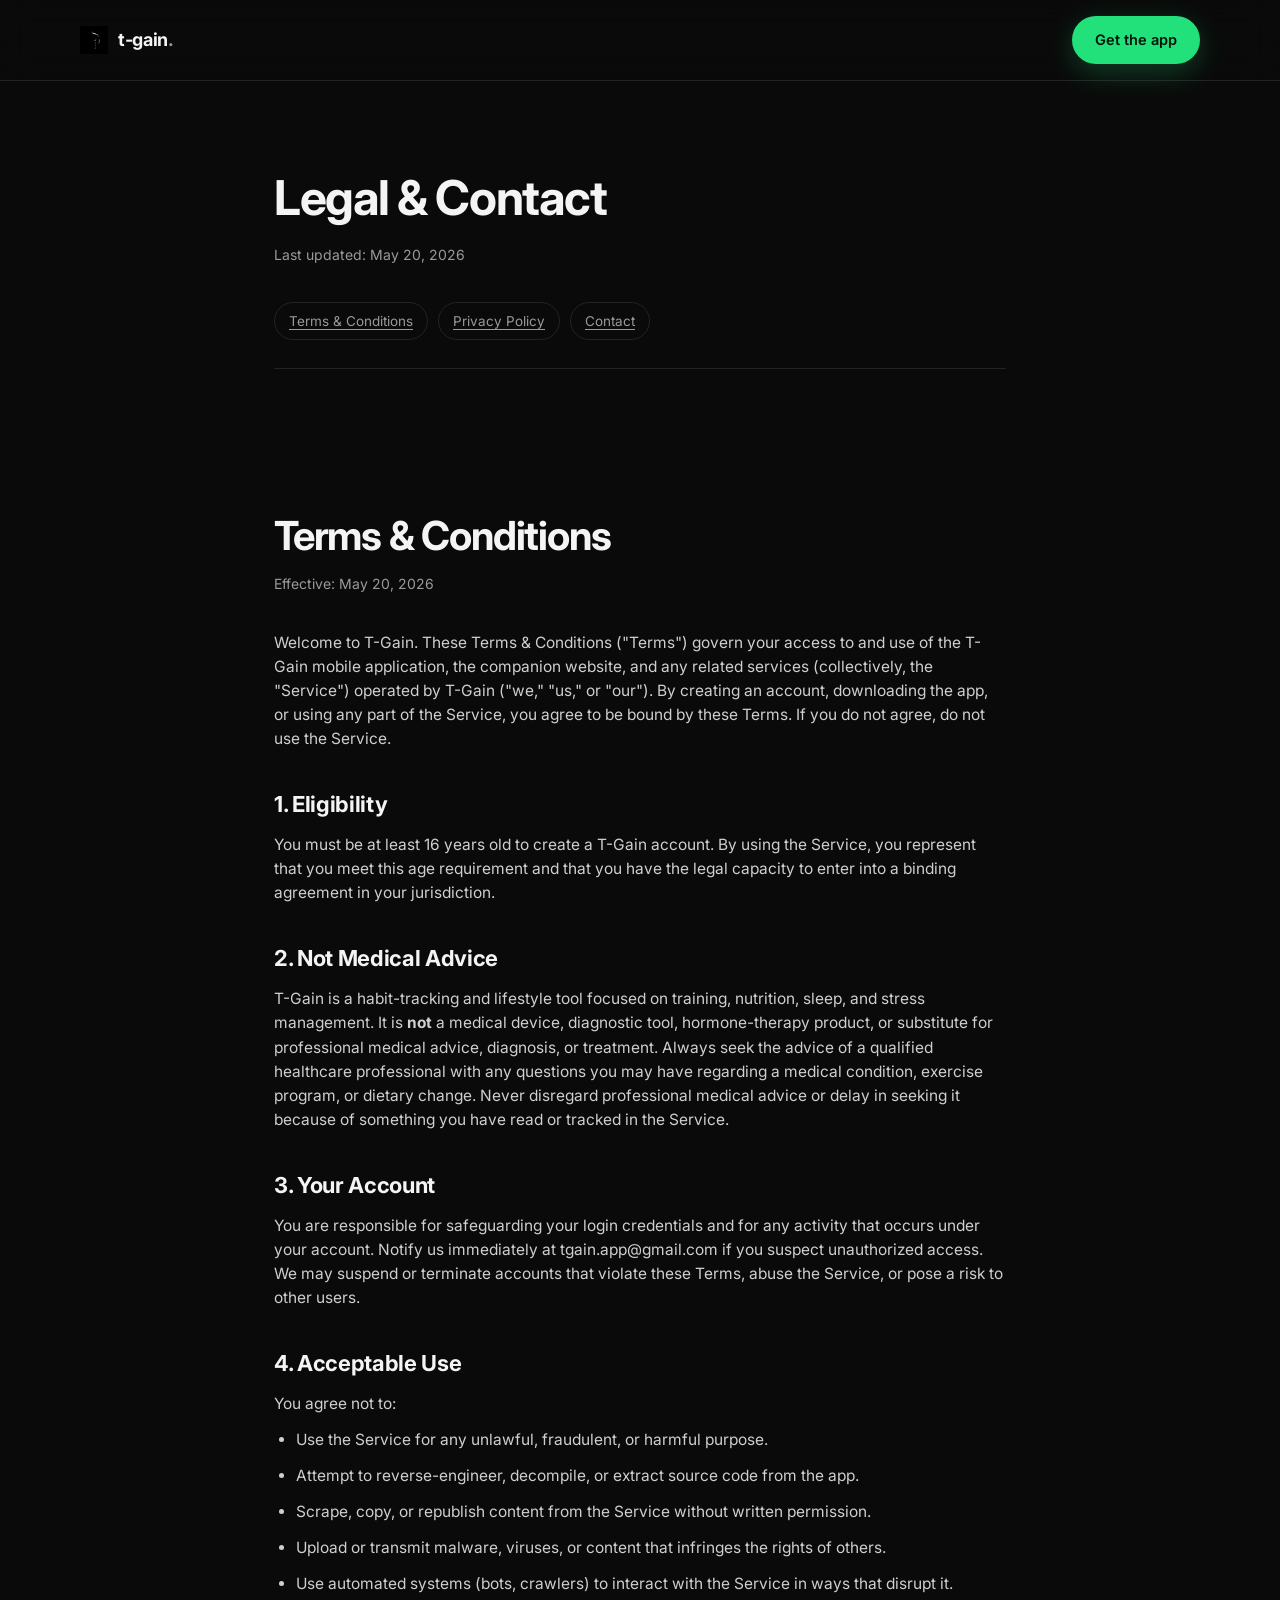
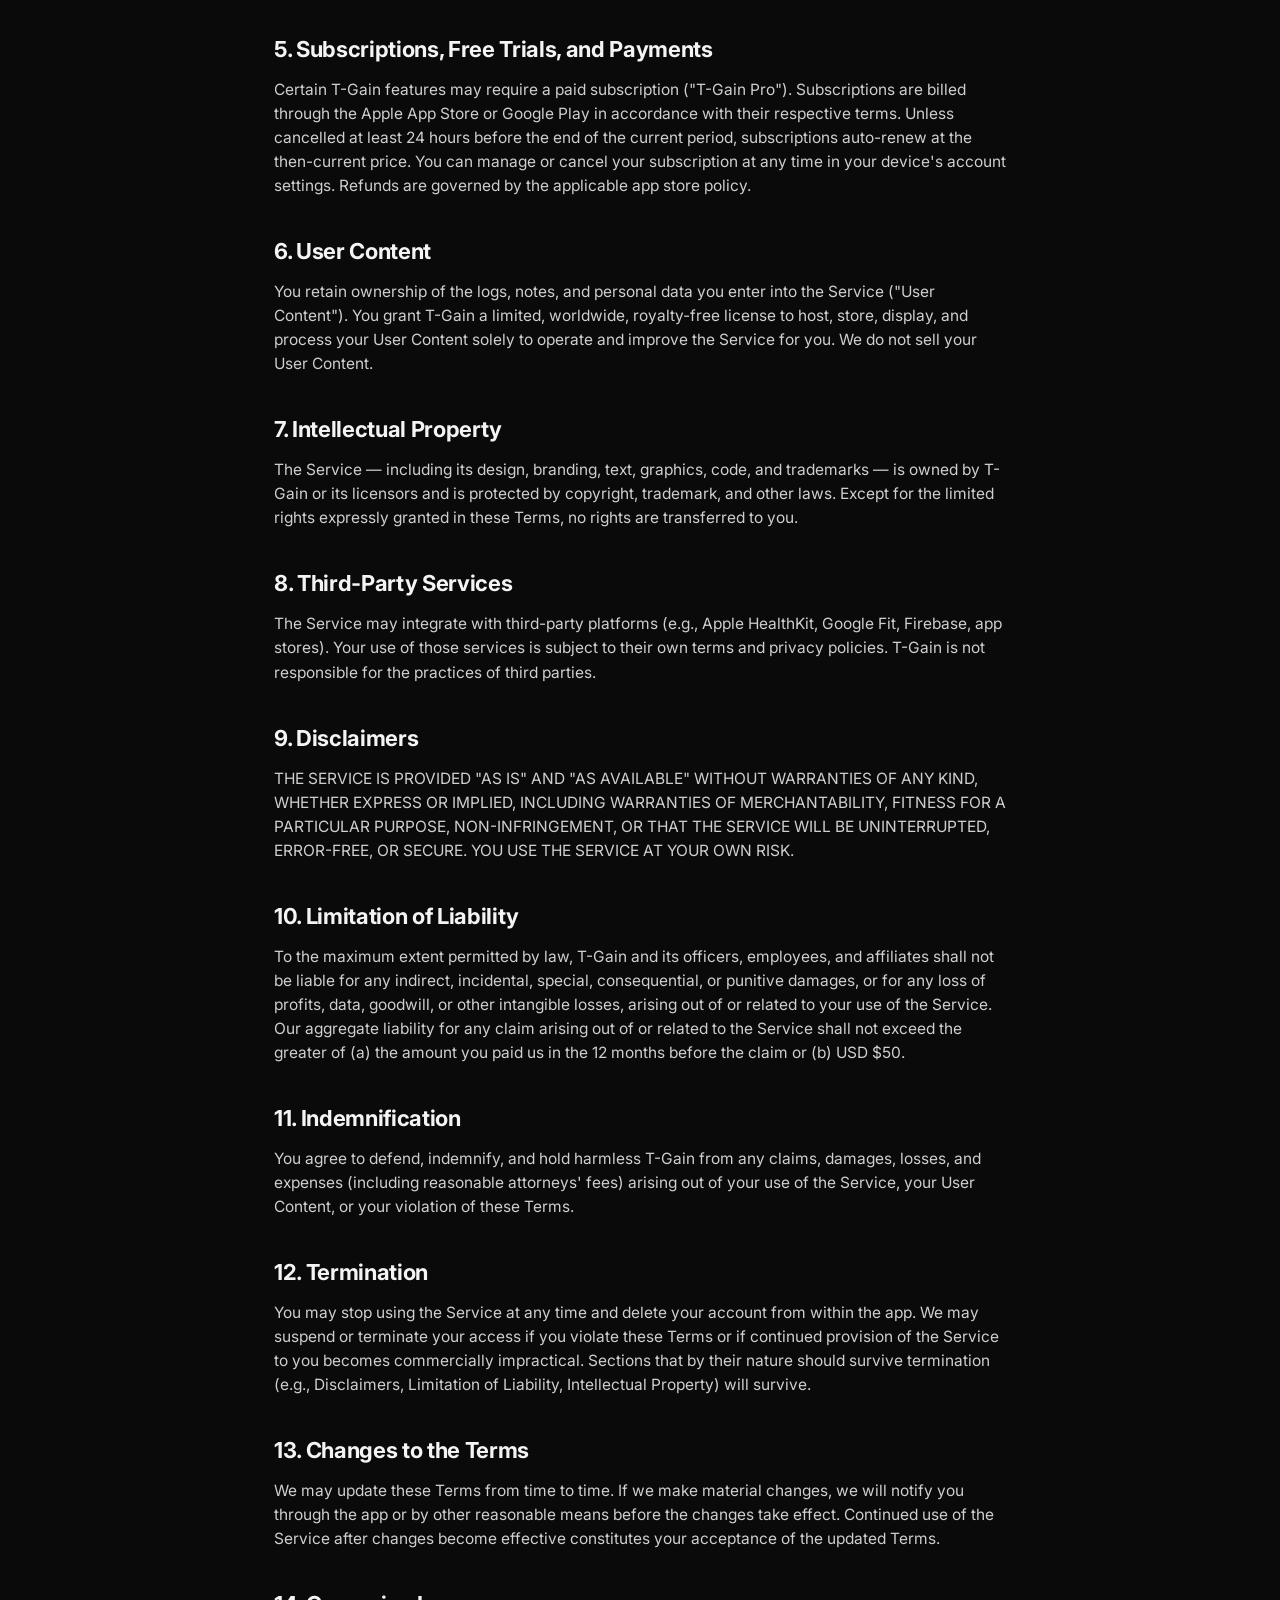
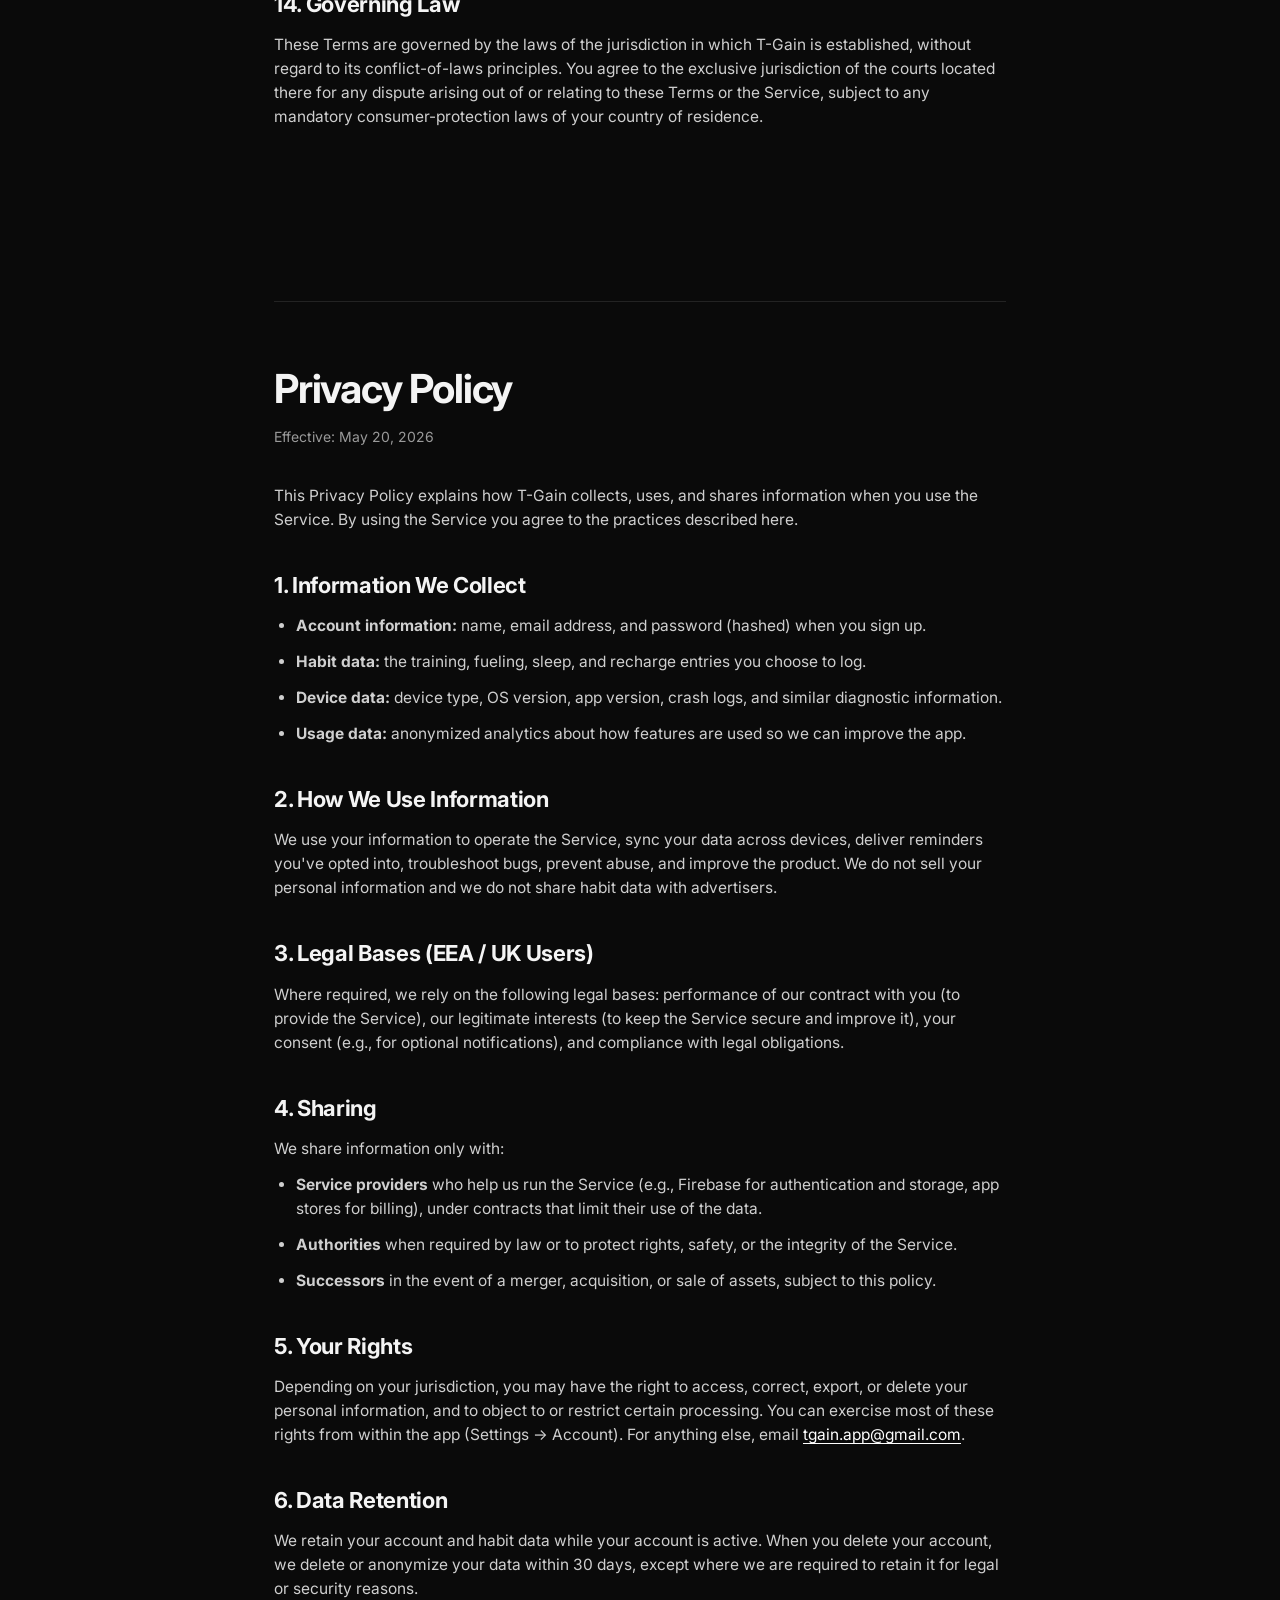
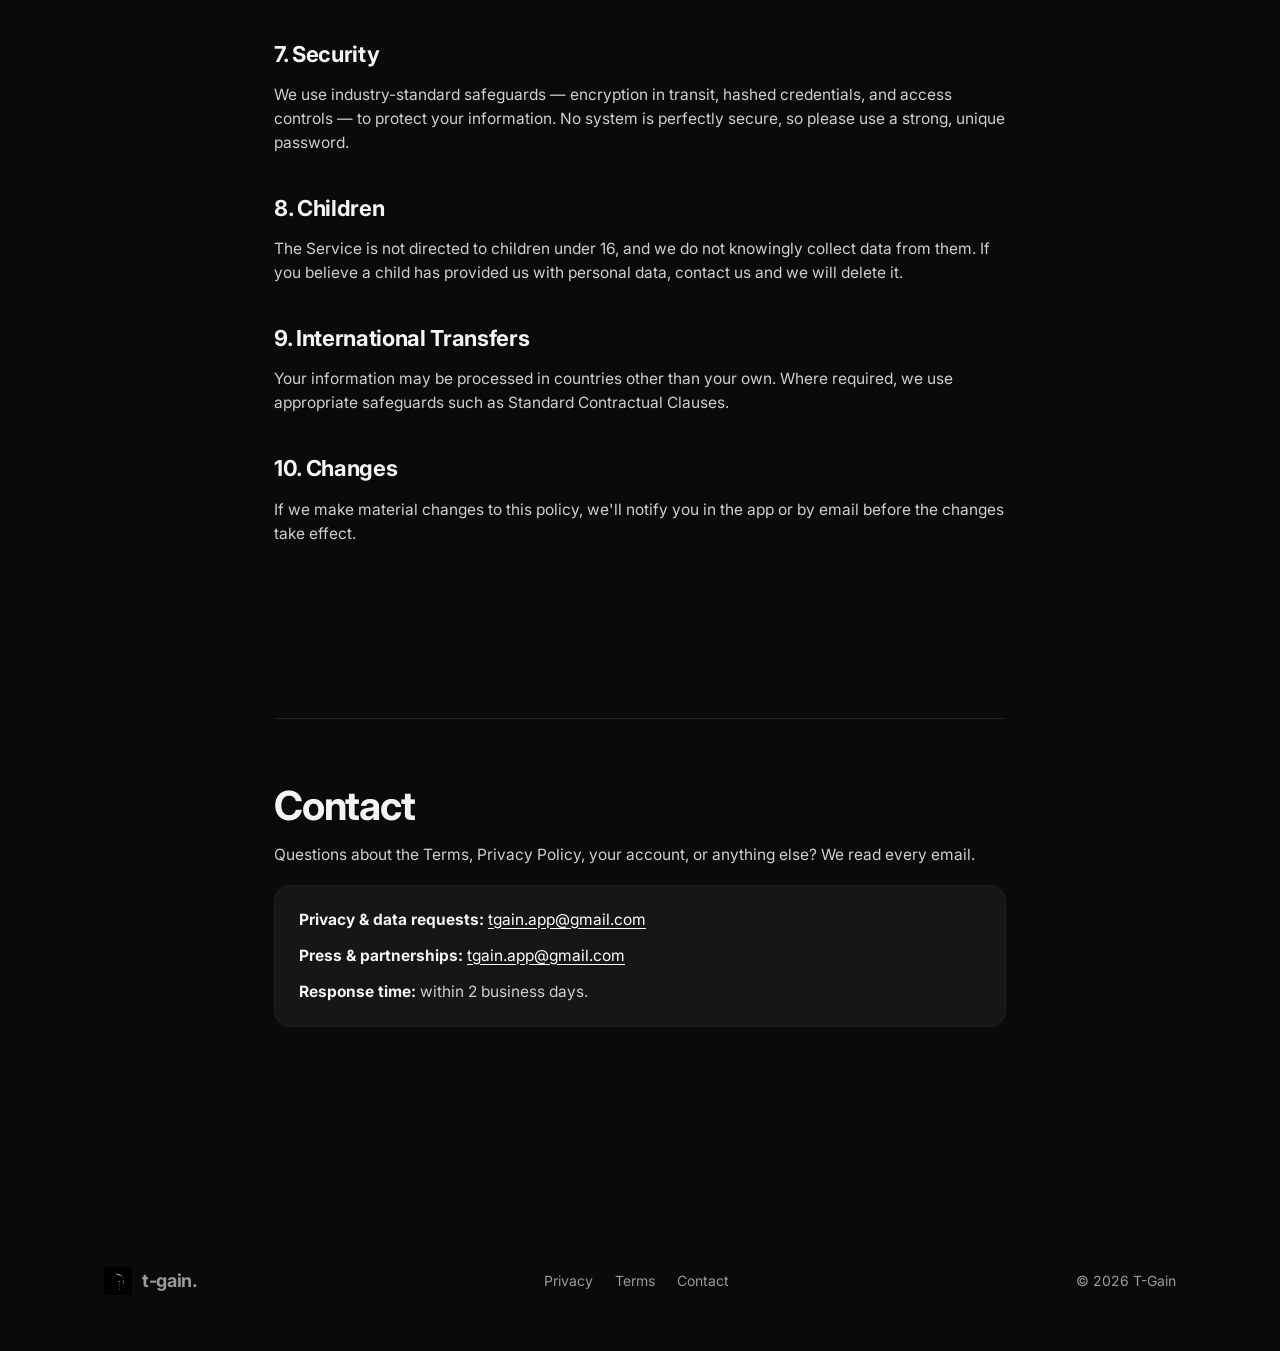
==== legal.html @ c610f200 "Initial commit: landing page, legal page, assets" ====
<!doctype html>
<html lang="en">
<head>
  <meta charset="utf-8" />
  <meta name="viewport" content="width=device-width, initial-scale=1" />
  <title>Legal — Terms, Privacy & Contact — T-Gain</title>
  <meta name="description" content="Terms & Conditions, Privacy Policy, and contact information for T-Gain." />
  <link rel="icon" type="image/png" href="assets/logo.png" />
  <link rel="preconnect" href="https://fonts.googleapis.com" />
  <link rel="preconnect" href="https://fonts.gstatic.com" crossorigin />
  <link href="https://fonts.googleapis.com/css2?family=Inter:wght@400;500;600;700;800&display=swap" rel="stylesheet" />
  <link rel="stylesheet" href="styles.css" />
  <style>
    .toc {
      display: flex;
      gap: 10px;
      flex-wrap: wrap;
      margin-bottom: 40px;
      padding-bottom: 28px;
      border-bottom: 1px solid var(--border);
    }
    .toc a {
      padding: 8px 14px;
      border: 1px solid var(--border);
      border-radius: 999px;
      font-size: 13.5px;
      color: var(--muted);
      transition: border-color .2s, color .2s;
    }
    .toc a:hover { border-color: var(--accent); color: var(--text); }
    .legal section + section {
      margin-top: 64px;
      padding-top: 56px;
      border-top: 1px solid var(--border);
    }
    .legal section > h1 {
      font-size: clamp(28px, 4.5vw, 40px);
      margin-bottom: 6px;
    }
    .contact-card {
      margin-top: 18px;
      padding: 22px 24px;
      border: 1px solid var(--border);
      border-radius: var(--radius);
      background: var(--surface);
    }
    .contact-card strong { color: var(--text); }
  </style>
</head>
<body>

<nav class="nav">
  <div class="container nav-inner">
    <a href="index.html" class="brand">
      <img src="assets/logo.png" alt="T-Gain logo" />
      <span>t-gain<span class="brand-dot">.</span></span>
    </a>
    <a href="index.html#download" class="btn btn-primary">Get the app</a>
  </div>
</nav>

<main class="legal">
  <h1>Legal & Contact</h1>
  <p class="updated">Last updated: May 20, 2026</p>

  <div class="toc">
    <a href="#terms">Terms & Conditions</a>
    <a href="#privacy">Privacy Policy</a>
    <a href="#contact">Contact</a>
  </div>

  <section id="terms">
    <h1>Terms & Conditions</h1>
    <p class="updated">Effective: May 20, 2026</p>

    <p>Welcome to T-Gain. These Terms & Conditions ("Terms") govern your access to and use of the T-Gain mobile application, the companion website, and any related services (collectively, the "Service") operated by T-Gain ("we," "us," or "our"). By creating an account, downloading the app, or using any part of the Service, you agree to be bound by these Terms. If you do not agree, do not use the Service.</p>

    <h2>1. Eligibility</h2>
    <p>You must be at least 16 years old to create a T-Gain account. By using the Service, you represent that you meet this age requirement and that you have the legal capacity to enter into a binding agreement in your jurisdiction.</p>

    <h2>2. Not Medical Advice</h2>
    <p>T-Gain is a habit-tracking and lifestyle tool focused on training, nutrition, sleep, and stress management. It is <strong>not</strong> a medical device, diagnostic tool, hormone-therapy product, or substitute for professional medical advice, diagnosis, or treatment. Always seek the advice of a qualified healthcare professional with any questions you may have regarding a medical condition, exercise program, or dietary change. Never disregard professional medical advice or delay in seeking it because of something you have read or tracked in the Service.</p>

    <h2>3. Your Account</h2>
    <p>You are responsible for safeguarding your login credentials and for any activity that occurs under your account. Notify us immediately at tgain.app@gmail.com if you suspect unauthorized access. We may suspend or terminate accounts that violate these Terms, abuse the Service, or pose a risk to other users.</p>

    <h2>4. Acceptable Use</h2>
    <p>You agree not to:</p>
    <ul>
      <li>Use the Service for any unlawful, fraudulent, or harmful purpose.</li>
      <li>Attempt to reverse-engineer, decompile, or extract source code from the app.</li>
      <li>Scrape, copy, or republish content from the Service without written permission.</li>
      <li>Upload or transmit malware, viruses, or content that infringes the rights of others.</li>
      <li>Use automated systems (bots, crawlers) to interact with the Service in ways that disrupt it.</li>
    </ul>

    <h2>5. Subscriptions, Free Trials, and Payments</h2>
    <p>Certain T-Gain features may require a paid subscription ("T-Gain Pro"). Subscriptions are billed through the Apple App Store or Google Play in accordance with their respective terms. Unless cancelled at least 24 hours before the end of the current period, subscriptions auto-renew at the then-current price. You can manage or cancel your subscription at any time in your device's account settings. Refunds are governed by the applicable app store policy.</p>

    <h2>6. User Content</h2>
    <p>You retain ownership of the logs, notes, and personal data you enter into the Service ("User Content"). You grant T-Gain a limited, worldwide, royalty-free license to host, store, display, and process your User Content solely to operate and improve the Service for you. We do not sell your User Content.</p>

    <h2>7. Intellectual Property</h2>
    <p>The Service — including its design, branding, text, graphics, code, and trademarks — is owned by T-Gain or its licensors and is protected by copyright, trademark, and other laws. Except for the limited rights expressly granted in these Terms, no rights are transferred to you.</p>

    <h2>8. Third-Party Services</h2>
    <p>The Service may integrate with third-party platforms (e.g., Apple HealthKit, Google Fit, Firebase, app stores). Your use of those services is subject to their own terms and privacy policies. T-Gain is not responsible for the practices of third parties.</p>

    <h2>9. Disclaimers</h2>
    <p>THE SERVICE IS PROVIDED "AS IS" AND "AS AVAILABLE" WITHOUT WARRANTIES OF ANY KIND, WHETHER EXPRESS OR IMPLIED, INCLUDING WARRANTIES OF MERCHANTABILITY, FITNESS FOR A PARTICULAR PURPOSE, NON-INFRINGEMENT, OR THAT THE SERVICE WILL BE UNINTERRUPTED, ERROR-FREE, OR SECURE. YOU USE THE SERVICE AT YOUR OWN RISK.</p>

    <h2>10. Limitation of Liability</h2>
    <p>To the maximum extent permitted by law, T-Gain and its officers, employees, and affiliates shall not be liable for any indirect, incidental, special, consequential, or punitive damages, or for any loss of profits, data, goodwill, or other intangible losses, arising out of or related to your use of the Service. Our aggregate liability for any claim arising out of or related to the Service shall not exceed the greater of (a) the amount you paid us in the 12 months before the claim or (b) USD $50.</p>

    <h2>11. Indemnification</h2>
    <p>You agree to defend, indemnify, and hold harmless T-Gain from any claims, damages, losses, and expenses (including reasonable attorneys' fees) arising out of your use of the Service, your User Content, or your violation of these Terms.</p>

    <h2>12. Termination</h2>
    <p>You may stop using the Service at any time and delete your account from within the app. We may suspend or terminate your access if you violate these Terms or if continued provision of the Service to you becomes commercially impractical. Sections that by their nature should survive termination (e.g., Disclaimers, Limitation of Liability, Intellectual Property) will survive.</p>

    <h2>13. Changes to the Terms</h2>
    <p>We may update these Terms from time to time. If we make material changes, we will notify you through the app or by other reasonable means before the changes take effect. Continued use of the Service after changes become effective constitutes your acceptance of the updated Terms.</p>

    <h2>14. Governing Law</h2>
    <p>These Terms are governed by the laws of the jurisdiction in which T-Gain is established, without regard to its conflict-of-laws principles. You agree to the exclusive jurisdiction of the courts located there for any dispute arising out of or relating to these Terms or the Service, subject to any mandatory consumer-protection laws of your country of residence.</p>
  </section>

  <section id="privacy">
    <h1>Privacy Policy</h1>
    <p class="updated">Effective: May 20, 2026</p>

    <p>This Privacy Policy explains how T-Gain collects, uses, and shares information when you use the Service. By using the Service you agree to the practices described here.</p>

    <h2>1. Information We Collect</h2>
    <ul>
      <li><strong>Account information:</strong> name, email address, and password (hashed) when you sign up.</li>
      <li><strong>Habit data:</strong> the training, fueling, sleep, and recharge entries you choose to log.</li>
      <li><strong>Device data:</strong> device type, OS version, app version, crash logs, and similar diagnostic information.</li>
      <li><strong>Usage data:</strong> anonymized analytics about how features are used so we can improve the app.</li>
    </ul>

    <h2>2. How We Use Information</h2>
    <p>We use your information to operate the Service, sync your data across devices, deliver reminders you've opted into, troubleshoot bugs, prevent abuse, and improve the product. We do not sell your personal information and we do not share habit data with advertisers.</p>

    <h2>3. Legal Bases (EEA / UK Users)</h2>
    <p>Where required, we rely on the following legal bases: performance of our contract with you (to provide the Service), our legitimate interests (to keep the Service secure and improve it), your consent (e.g., for optional notifications), and compliance with legal obligations.</p>

    <h2>4. Sharing</h2>
    <p>We share information only with:</p>
    <ul>
      <li><strong>Service providers</strong> who help us run the Service (e.g., Firebase for authentication and storage, app stores for billing), under contracts that limit their use of the data.</li>
      <li><strong>Authorities</strong> when required by law or to protect rights, safety, or the integrity of the Service.</li>
      <li><strong>Successors</strong> in the event of a merger, acquisition, or sale of assets, subject to this policy.</li>
    </ul>

    <h2>5. Your Rights</h2>
    <p>Depending on your jurisdiction, you may have the right to access, correct, export, or delete your personal information, and to object to or restrict certain processing. You can exercise most of these rights from within the app (Settings → Account). For anything else, email <a href="mailto:tgain.app@gmail.com">tgain.app@gmail.com</a>.</p>

    <h2>6. Data Retention</h2>
    <p>We retain your account and habit data while your account is active. When you delete your account, we delete or anonymize your data within 30 days, except where we are required to retain it for legal or security reasons.</p>

    <h2>7. Security</h2>
    <p>We use industry-standard safeguards — encryption in transit, hashed credentials, and access controls — to protect your information. No system is perfectly secure, so please use a strong, unique password.</p>

    <h2>8. Children</h2>
    <p>The Service is not directed to children under 16, and we do not knowingly collect data from them. If you believe a child has provided us with personal data, contact us and we will delete it.</p>

    <h2>9. International Transfers</h2>
    <p>Your information may be processed in countries other than your own. Where required, we use appropriate safeguards such as Standard Contractual Clauses.</p>

    <h2>10. Changes</h2>
    <p>If we make material changes to this policy, we'll notify you in the app or by email before the changes take effect.</p>
  </section>

  <section id="contact">
    <h1>Contact</h1>
    <p>Questions about the Terms, Privacy Policy, your account, or anything else? We read every email.</p>

    <div class="contact-card">
      <p><strong>Privacy & data requests:</strong> <a href="mailto:tgain.app@gmail.com">tgain.app@gmail.com</a></p>
      <p><strong>Press & partnerships:</strong> <a href="mailto:tgain.app@gmail.com">tgain.app@gmail.com</a></p>
      <p style="margin-bottom:0;"><strong>Response time:</strong> within 2 business days.</p>
    </div>
  </section>
</main>

<footer>
  <div class="container foot-inner">
    <div class="brand">
      <img src="assets/logo.png" alt="" />
      <span>t-gain<span class="brand-dot">.</span></span>
    </div>
    <div class="foot-links">
      <a href="legal.html#privacy">Privacy</a>
      <a href="legal.html#terms">Terms</a>
      <a href="legal.html#contact">Contact</a>
    </div>
    <div>© 2026 T-Gain</div>
  </div>
</footer>

</body>
</html>
---- styles.css ----
:root {
  --bg: #0a0a0a;
  --bg-2: #111111;
  --surface: #161616;
  --border: #232323;
  --text: #f4f4f4;
  --muted: #9a9a9a;
  --accent: #22e07a;
  --accent-2: #22e07a;
  --accent-soft: rgba(34, 224, 122, 0.12);
  --radius: 16px;
}

* { box-sizing: border-box; margin: 0; padding: 0; }

html { scroll-behavior: smooth; }

body {
  font-family: "Inter", -apple-system, BlinkMacSystemFont, "Segoe UI", Helvetica, Arial, sans-serif;
  background: var(--bg);
  color: var(--text);
  line-height: 1.55;
  -webkit-font-smoothing: antialiased;
}

a { color: inherit; text-decoration: none; }

.container {
  max-width: 1120px;
  margin: 0 auto;
  padding: 0 24px;
}

/* Navigation */
.nav {
  position: sticky;
  top: 0;
  z-index: 50;
  backdrop-filter: blur(14px);
  background: rgba(10, 10, 10, 0.7);
  border-bottom: 1px solid var(--border);
}
.nav-inner {
  display: flex;
  align-items: center;
  justify-content: space-between;
  padding: 16px 0;
}
.brand {
  display: flex;
  align-items: center;
  gap: 10px;
  font-weight: 700;
  letter-spacing: -0.02em;
  font-size: 18px;
}
.brand img { width: 28px; height: 28px; object-fit: contain; }
.brand-dot { color: var(--muted); }

.btn {
  display: inline-flex;
  align-items: center;
  justify-content: center;
  gap: 8px;
  padding: 12px 22px;
  border-radius: 999px;
  font-weight: 600;
  font-size: 14.5px;
  border: 1px solid transparent;
  transition: transform .15s ease, background .2s ease, border-color .2s ease;
  cursor: pointer;
}
.btn-primary {
  background: var(--accent-2);
  color: #04140a;
  box-shadow: 0 8px 30px rgba(34, 224, 122, 0.25);
}
.btn-primary:hover { transform: translateY(-1px); }
.btn-ghost {
  background: transparent;
  color: var(--text);
  border-color: var(--border);
}
.btn-ghost:hover { border-color: var(--accent); }

/* Hero */
.hero {
  padding: 96px 0 64px;
  text-align: center;
  position: relative;
  overflow: hidden;
}
.hero::before {
  content: "";
  position: absolute;
  inset: -20% 20% auto 20%;
  height: 520px;
  background: radial-gradient(ellipse at center, rgba(34, 224, 122, 0.18), transparent 65%);
  pointer-events: none;
}

.hero-mockup {
  margin: 64px auto 0;
  max-width: 980px;
  position: relative;
}
.hero-mockup img {
  width: 100%;
  height: auto;
  display: block;
  filter: drop-shadow(0 30px 60px rgba(0,0,0,0.6));
}
.eyebrow {
  display: inline-block;
  font-size: 12.5px;
  letter-spacing: 0.18em;
  text-transform: uppercase;
  color: var(--muted);
  padding: 6px 12px;
  border: 1px solid var(--border);
  border-radius: 999px;
  margin-bottom: 28px;
}
.hero h1 {
  font-size: clamp(40px, 7vw, 76px);
  line-height: 1.02;
  letter-spacing: -0.035em;
  font-weight: 800;
  margin-bottom: 22px;
}
.hero h1 em { font-style: normal; color: var(--muted); }
.hero p.lead {
  color: var(--muted);
  font-size: 18px;
  max-width: 620px;
  margin: 0 auto 36px;
}
.hero-cta { display: flex; gap: 12px; justify-content: center; flex-wrap: wrap; }

.metrics {
  display: grid;
  grid-template-columns: repeat(3, 1fr);
  gap: 16px;
  max-width: 760px;
  margin: 72px auto 0;
}
.metric {
  border: 1px solid var(--border);
  border-radius: var(--radius);
  padding: 22px 18px;
  background: var(--surface);
}
.metric .num {
  font-size: 28px;
  font-weight: 700;
  letter-spacing: -0.02em;
}
.metric .lbl {
  color: var(--muted);
  font-size: 13.5px;
  margin-top: 4px;
}

/* Section */
section { padding: 96px 0; }
.section-head { text-align: center; max-width: 720px; margin: 0 auto 56px; }
.section-head h2 {
  font-size: clamp(30px, 4.5vw, 48px);
  letter-spacing: -0.03em;
  font-weight: 800;
  line-height: 1.08;
  margin-bottom: 16px;
}
.section-head p { color: var(--muted); font-size: 17px; }

/* Pillars */
.pillars {
  display: grid;
  grid-template-columns: repeat(4, 1fr);
  gap: 16px;
}
.pillar {
  border: 1px solid var(--border);
  border-radius: var(--radius);
  padding: 28px 22px;
  background: var(--surface);
  transition: border-color .2s ease, transform .2s ease;
}
.pillar:hover { border-color: var(--accent); transform: translateY(-2px); }
.pillar img {
  width: 56px;
  height: 56px;
  object-fit: contain;
  margin-bottom: 18px;
  filter: grayscale(1) brightness(1.4);
}
.pillar h3 {
  font-size: 19px;
  letter-spacing: -0.01em;
  margin-bottom: 8px;
}
.pillar p { color: var(--muted); font-size: 14.5px; }

/* Features */
.features {
  display: grid;
  grid-template-columns: repeat(3, 1fr);
  gap: 20px;
}
.feature {
  border: 1px solid var(--border);
  border-radius: var(--radius);
  padding: 32px 26px;
  background: linear-gradient(180deg, var(--surface) 0%, var(--bg-2) 100%);
}
.feature .tag {
  font-size: 12px;
  letter-spacing: 0.16em;
  text-transform: uppercase;
  color: var(--muted);
  margin-bottom: 16px;
}
.feature h3 { font-size: 22px; margin-bottom: 10px; letter-spacing: -0.015em; }
.feature p { color: var(--muted); font-size: 15px; }

/* Testimonials */
.quotes {
  display: grid;
  grid-template-columns: repeat(3, 1fr);
  gap: 18px;
}
.quote {
  border: 1px solid var(--border);
  border-radius: var(--radius);
  padding: 24px;
  background: var(--surface);
}
.quote .stars { color: var(--accent); letter-spacing: 2px; font-size: 14px; margin-bottom: 12px; }
.quote p { font-size: 15px; margin-bottom: 14px; }
.quote .who { color: var(--muted); font-size: 13px; }

/* FAQ */
.faq { max-width: 760px; margin: 0 auto; }
.faq details {
  border-bottom: 1px solid var(--border);
  padding: 22px 4px;
  cursor: pointer;
}
.faq summary {
  list-style: none;
  display: flex;
  justify-content: space-between;
  align-items: center;
  font-weight: 600;
  font-size: 17px;
  letter-spacing: -0.01em;
}
.faq summary::-webkit-details-marker { display: none; }
.faq summary::after { content: "+"; color: var(--muted); font-size: 22px; }
.faq details[open] summary::after { content: "−"; }
.faq details p { color: var(--muted); padding-top: 12px; font-size: 15px; }

/* Final CTA */
.final {
  text-align: center;
  background: radial-gradient(ellipse at top, rgba(255,255,255,0.06), transparent 60%), var(--bg);
  border-top: 1px solid var(--border);
  border-bottom: 1px solid var(--border);
}
.final h2 { font-size: clamp(32px, 5vw, 56px); letter-spacing: -0.03em; line-height: 1.05; margin-bottom: 16px; }
.final p { color: var(--muted); margin-bottom: 32px; }
.stores { display: flex; gap: 12px; justify-content: center; flex-wrap: wrap; }
.store {
  display: inline-flex;
  align-items: center;
  gap: 10px;
  padding: 14px 22px;
  border: 1px solid var(--border);
  border-radius: 14px;
  background: var(--surface);
  font-weight: 600;
  font-size: 14px;
}
.store small { display: block; color: var(--muted); font-size: 11px; font-weight: 500; letter-spacing: 0.06em; text-transform: uppercase; }
.store:hover { border-color: var(--accent); }

/* Footer */
footer {
  padding: 48px 0 56px;
  color: var(--muted);
  font-size: 14px;
}
.foot-inner {
  display: flex;
  justify-content: space-between;
  align-items: center;
  flex-wrap: wrap;
  gap: 18px;
}
.foot-links { display: flex; gap: 22px; flex-wrap: wrap; }
.foot-links a:hover { color: var(--text); }

/* Legal pages */
.legal {
  max-width: 780px;
  margin: 0 auto;
  padding: 80px 24px 96px;
}
.legal h1 {
  font-size: clamp(32px, 5vw, 48px);
  letter-spacing: -0.03em;
  margin-bottom: 8px;
}
.legal .updated { color: var(--muted); margin-bottom: 36px; font-size: 14px; }
.legal h2 {
  font-size: 22px;
  margin-top: 36px;
  margin-bottom: 12px;
  letter-spacing: -0.015em;
}
.legal p, .legal li {
  color: #cfcfcf;
  font-size: 15.5px;
  margin-bottom: 12px;
}
.legal ul { padding-left: 22px; }
.legal a { color: #fff; text-decoration: underline; text-underline-offset: 3px; }

/* Responsive */
@media (max-width: 900px) {
  .pillars { grid-template-columns: repeat(2, 1fr); }
  .features { grid-template-columns: 1fr; }
  .quotes { grid-template-columns: 1fr; }
  .metrics { grid-template-columns: 1fr; }
  section { padding: 72px 0; }
  .hero { padding: 64px 0 40px; }
}
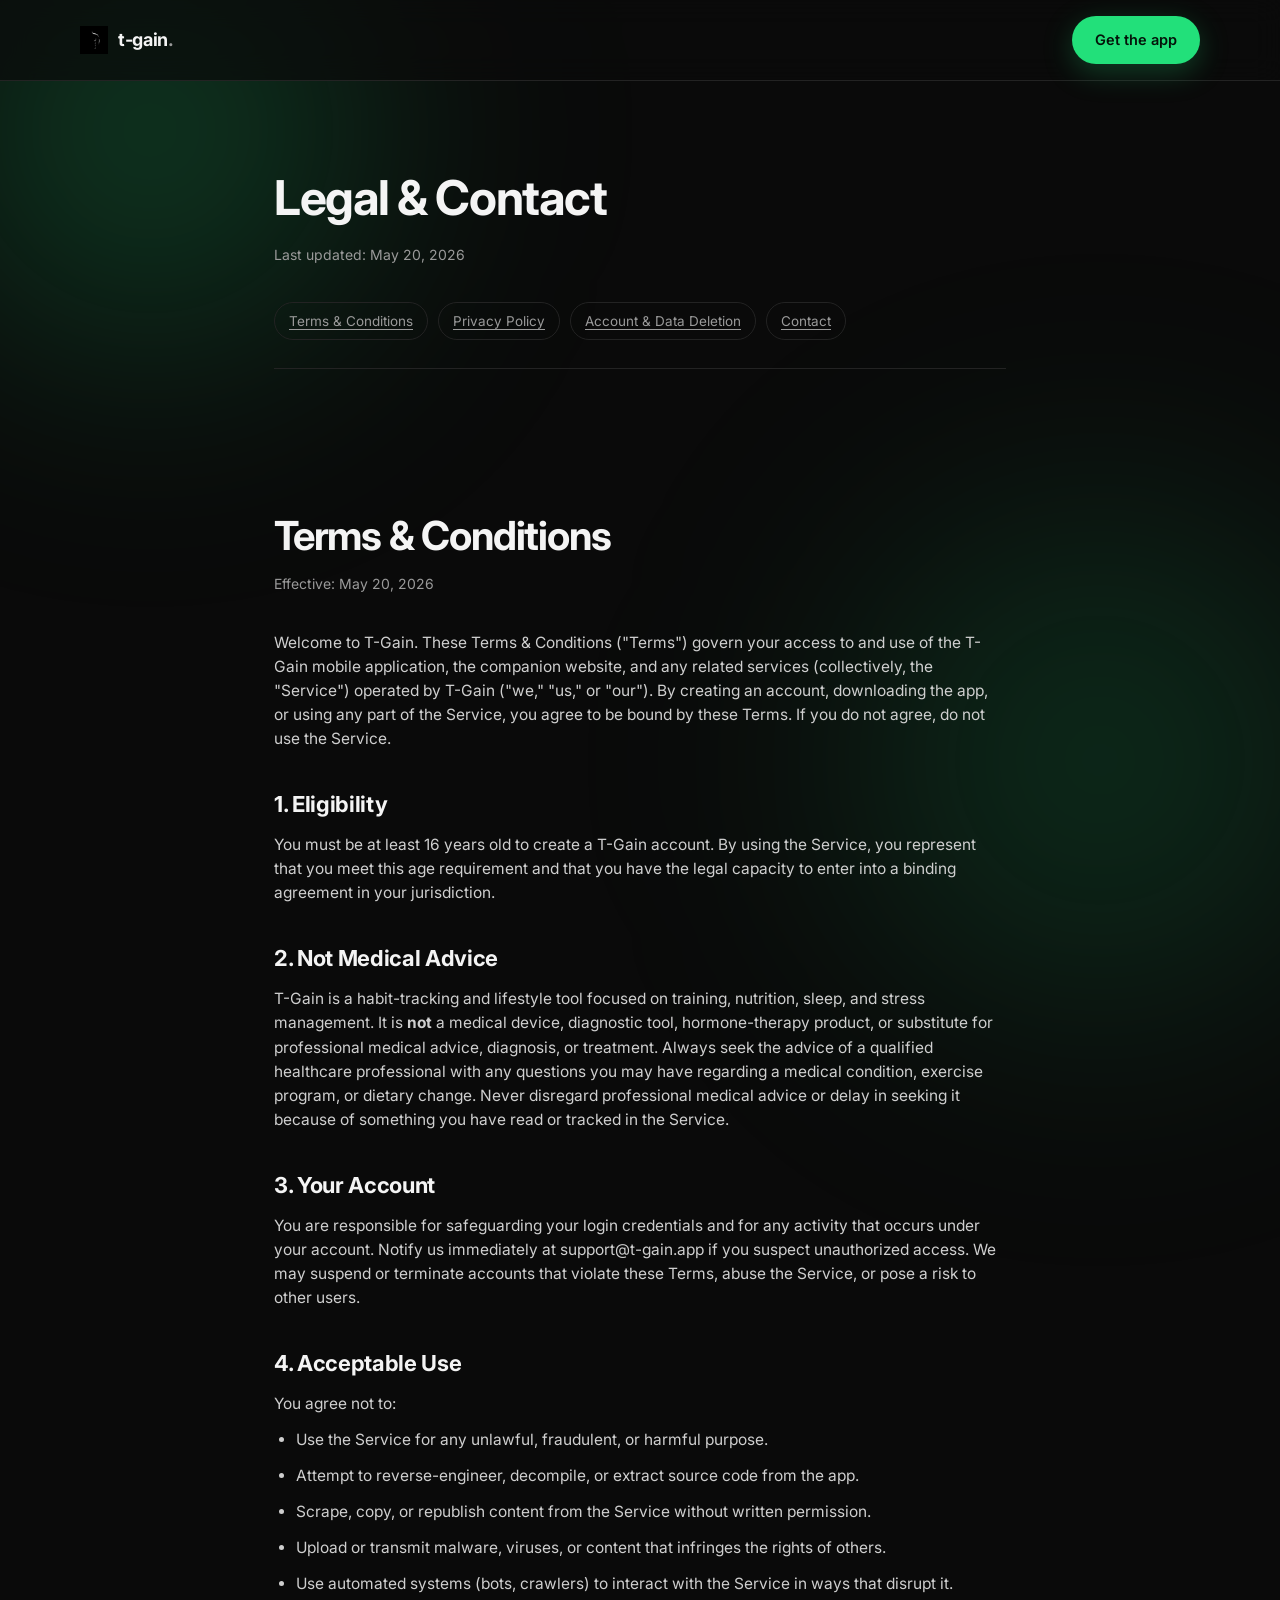
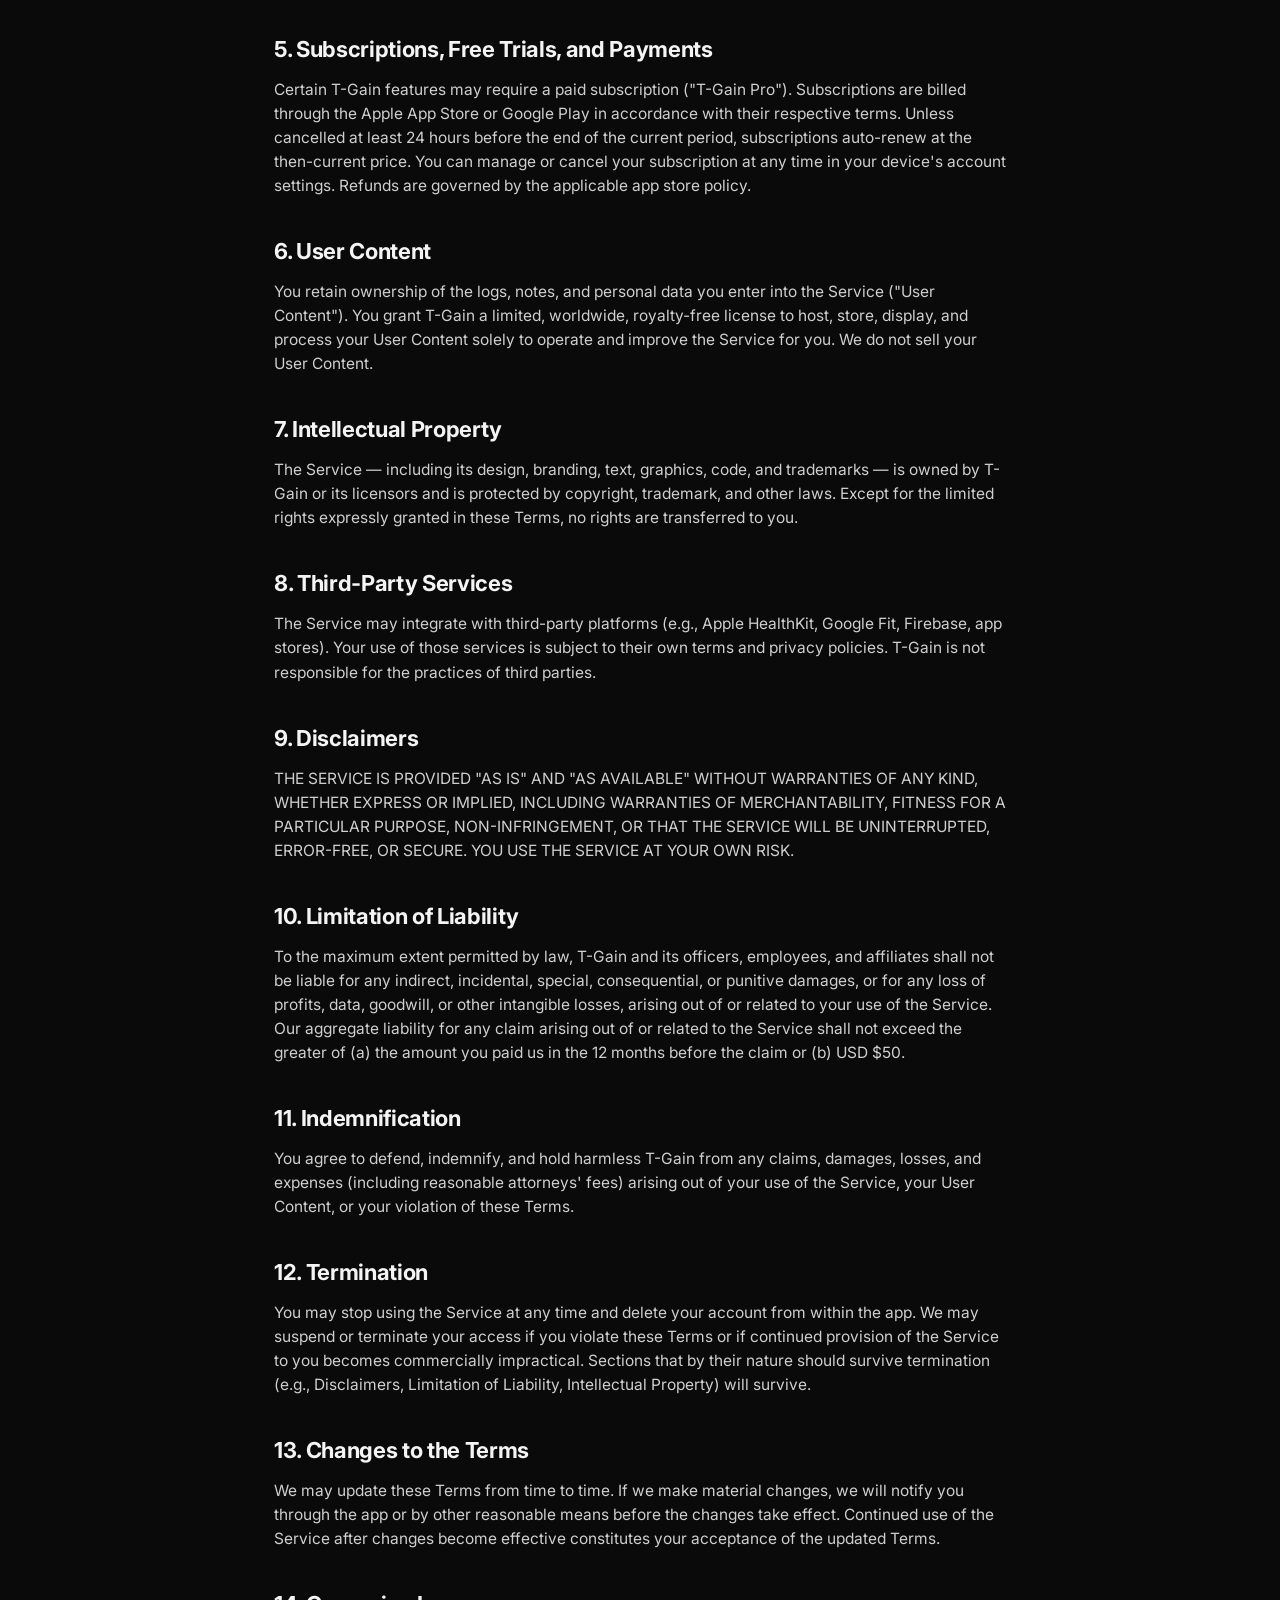
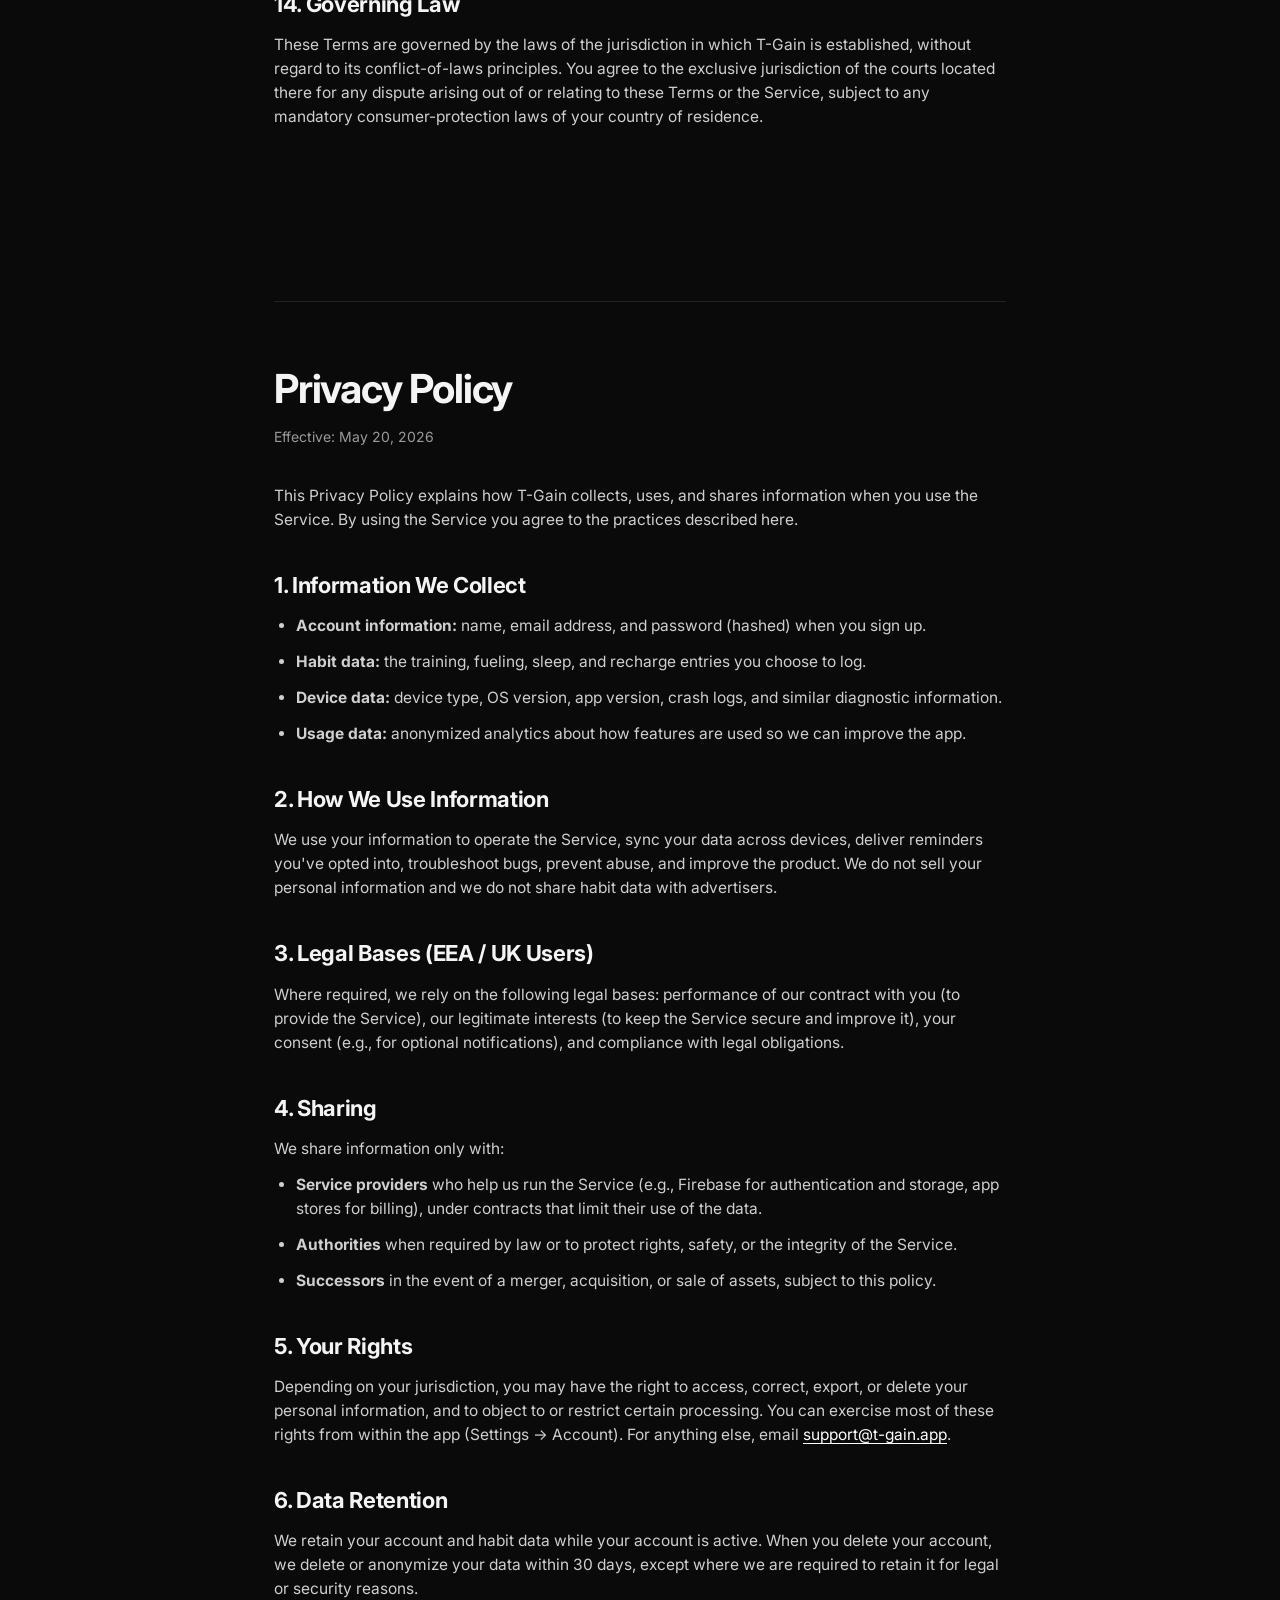
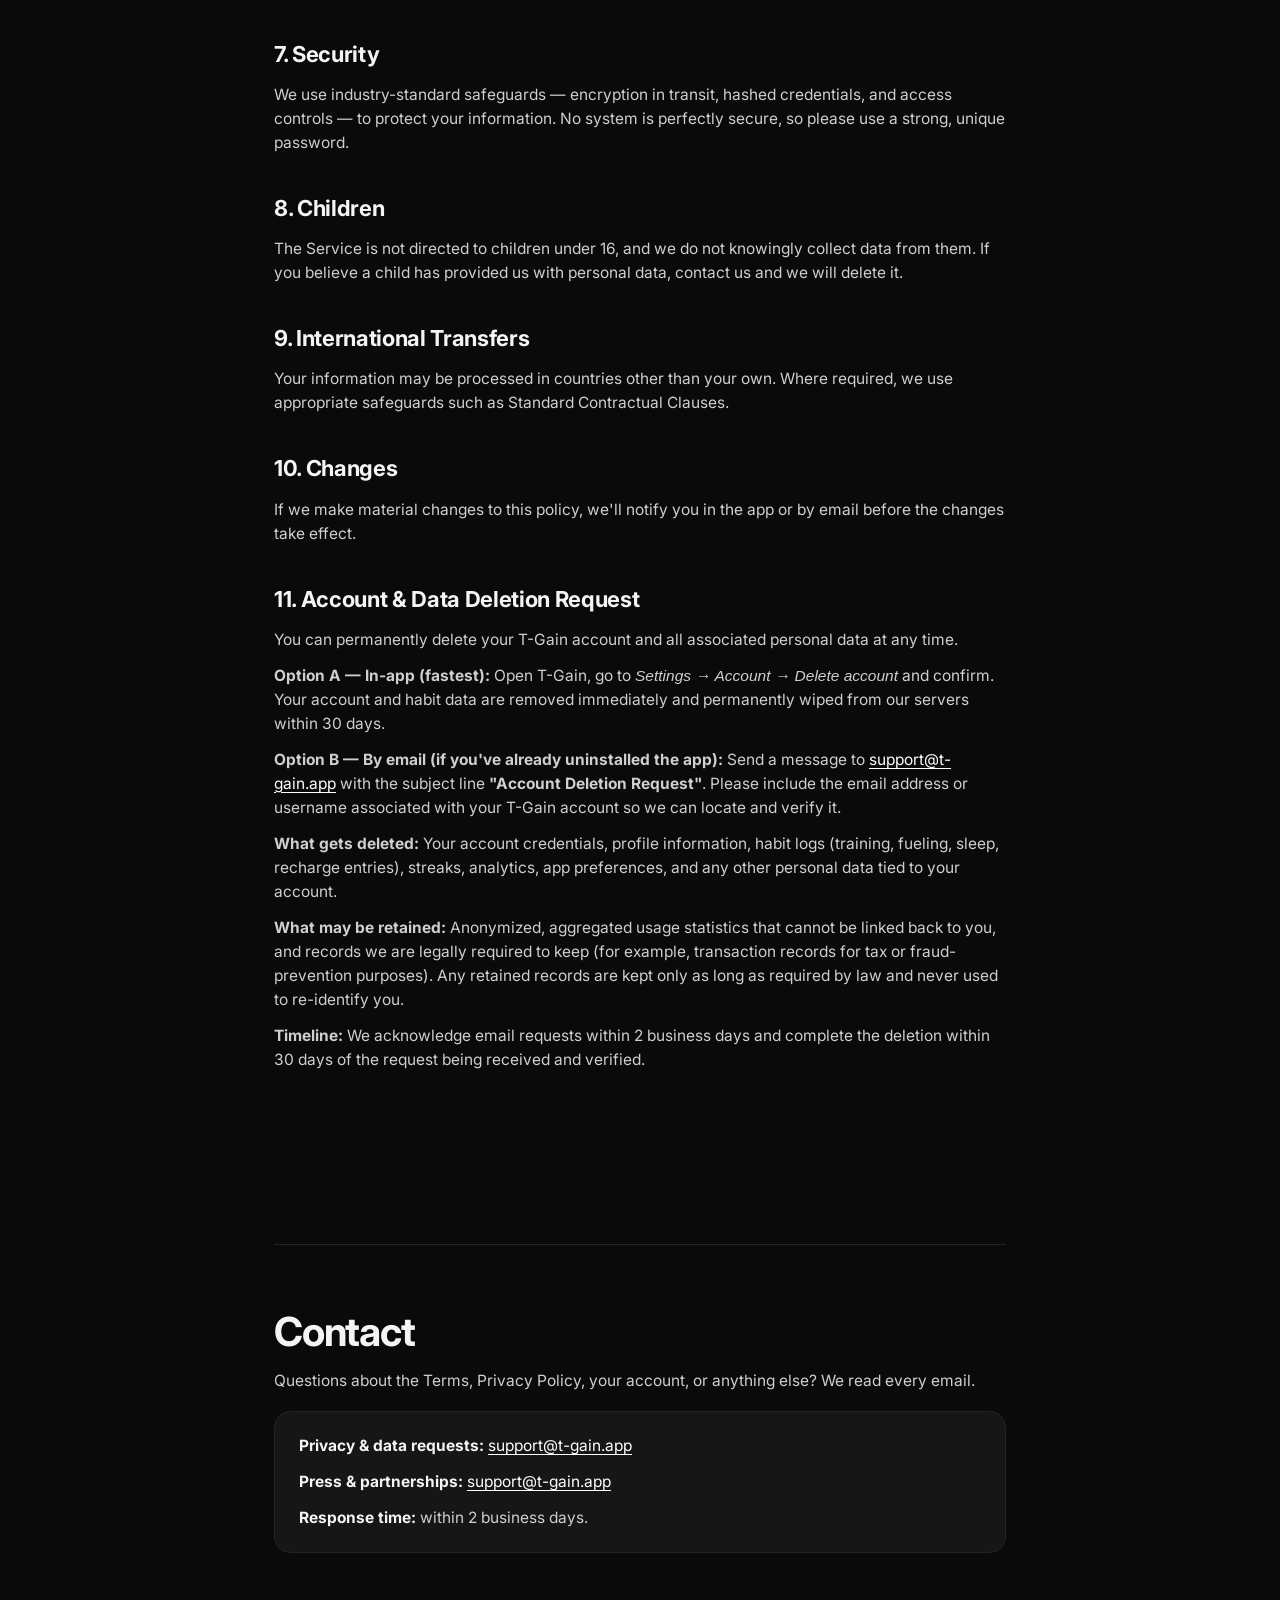
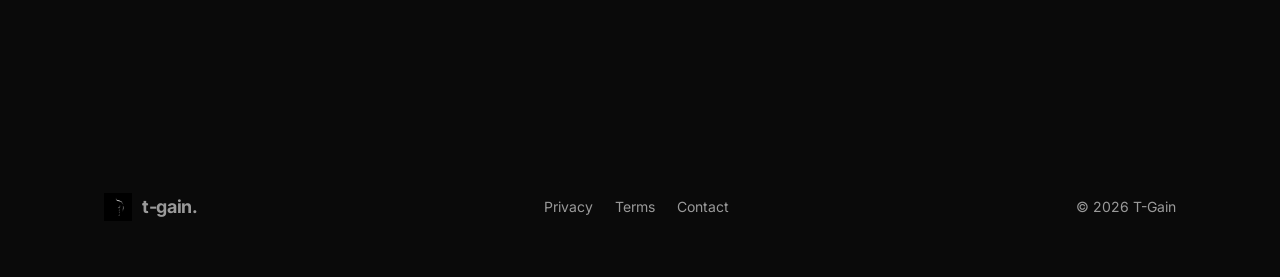
==== commit c4a884c0: "Add Account & Data Deletion section to Privacy Policy (Play Console compliance) - New §11 "Account &" ====
--- a/legal.html
+++ b/legal.html
@@ -66,6 +66,7 @@
   <div class="toc">
     <a href="#terms">Terms & Conditions</a>
     <a href="#privacy">Privacy Policy</a>
+    <a href="#data-deletion">Account &amp; Data Deletion</a>
     <a href="#contact">Contact</a>
   </div>
 
@@ -82,7 +83,7 @@
     <p>T-Gain is a habit-tracking and lifestyle tool focused on training, nutrition, sleep, and stress management. It is <strong>not</strong> a medical device, diagnostic tool, hormone-therapy product, or substitute for professional medical advice, diagnosis, or treatment. Always seek the advice of a qualified healthcare professional with any questions you may have regarding a medical condition, exercise program, or dietary change. Never disregard professional medical advice or delay in seeking it because of something you have read or tracked in the Service.</p>
 
     <h2>3. Your Account</h2>
-    <p>You are responsible for safeguarding your login credentials and for any activity that occurs under your account. Notify us immediately at tgain.app@gmail.com if you suspect unauthorized access. We may suspend or terminate accounts that violate these Terms, abuse the Service, or pose a risk to other users.</p>
+    <p>You are responsible for safeguarding your login credentials and for any activity that occurs under your account. Notify us immediately at support@t-gain.app if you suspect unauthorized access. We may suspend or terminate accounts that violate these Terms, abuse the Service, or pose a risk to other users.</p>
 
     <h2>4. Acceptable Use</h2>
     <p>You agree not to:</p>
@@ -154,7 +155,7 @@
     </ul>
 
     <h2>5. Your Rights</h2>
-    <p>Depending on your jurisdiction, you may have the right to access, correct, export, or delete your personal information, and to object to or restrict certain processing. You can exercise most of these rights from within the app (Settings → Account). For anything else, email <a href="mailto:tgain.app@gmail.com">tgain.app@gmail.com</a>.</p>
+    <p>Depending on your jurisdiction, you may have the right to access, correct, export, or delete your personal information, and to object to or restrict certain processing. You can exercise most of these rights from within the app (Settings → Account). For anything else, email <a href="mailto:support@t-gain.app">support@t-gain.app</a>.</p>
 
     <h2>6. Data Retention</h2>
     <p>We retain your account and habit data while your account is active. When you delete your account, we delete or anonymize your data within 30 days, except where we are required to retain it for legal or security reasons.</p>
@@ -170,6 +171,19 @@
 
     <h2>10. Changes</h2>
     <p>If we make material changes to this policy, we'll notify you in the app or by email before the changes take effect.</p>
+
+    <h2 id="data-deletion">11. Account &amp; Data Deletion Request</h2>
+    <p>You can permanently delete your T-Gain account and all associated personal data at any time.</p>
+
+    <p><strong>Option A — In-app (fastest):</strong> Open T-Gain, go to <em>Settings → Account → Delete account</em> and confirm. Your account and habit data are removed immediately and permanently wiped from our servers within 30 days.</p>
+
+    <p><strong>Option B — By email (if you've already uninstalled the app):</strong> Send a message to <a href="mailto:support@t-gain.app?subject=Account%20Deletion%20Request">support@t-gain.app</a> with the subject line <strong>"Account Deletion Request"</strong>. Please include the email address or username associated with your T-Gain account so we can locate and verify it.</p>
+
+    <p><strong>What gets deleted:</strong> Your account credentials, profile information, habit logs (training, fueling, sleep, recharge entries), streaks, analytics, app preferences, and any other personal data tied to your account.</p>
+
+    <p><strong>What may be retained:</strong> Anonymized, aggregated usage statistics that cannot be linked back to you, and records we are legally required to keep (for example, transaction records for tax or fraud-prevention purposes). Any retained records are kept only as long as required by law and never used to re-identify you.</p>
+
+    <p><strong>Timeline:</strong> We acknowledge email requests within 2 business days and complete the deletion within 30 days of the request being received and verified.</p>
   </section>
 
   <section id="contact">
@@ -177,8 +191,8 @@
     <p>Questions about the Terms, Privacy Policy, your account, or anything else? We read every email.</p>
 
     <div class="contact-card">
-      <p><strong>Privacy & data requests:</strong> <a href="mailto:tgain.app@gmail.com">tgain.app@gmail.com</a></p>
-      <p><strong>Press & partnerships:</strong> <a href="mailto:tgain.app@gmail.com">tgain.app@gmail.com</a></p>
+      <p><strong>Privacy & data requests:</strong> <a href="mailto:support@t-gain.app">support@t-gain.app</a></p>
+      <p><strong>Press & partnerships:</strong> <a href="mailto:support@t-gain.app">support@t-gain.app</a></p>
       <p style="margin-bottom:0;"><strong>Response time:</strong> within 2 business days.</p>
     </div>
   </section>
--- a/styles.css
+++ b/styles.css
@@ -21,6 +21,40 @@
   color: var(--text);
   line-height: 1.55;
   -webkit-font-smoothing: antialiased;
+  position: relative;
+  overflow-x: hidden;
+}
+
+/* Ambient background glow blobs — fixed behind everything */
+body::before,
+body::after {
+  content: "";
+  position: fixed;
+  border-radius: 50%;
+  pointer-events: none;
+  z-index: -1;
+  filter: blur(120px);
+  will-change: transform;
+}
+body::before {
+  width: 620px; height: 620px;
+  top: -180px; left: -160px;
+  background: radial-gradient(circle, rgba(34, 224, 122, 0.32), transparent 70%);
+  animation: glowDriftA 18s ease-in-out infinite alternate;
+}
+body::after {
+  width: 720px; height: 720px;
+  bottom: -220px; right: -180px;
+  background: radial-gradient(circle, rgba(34, 224, 122, 0.22), transparent 70%);
+  animation: glowDriftB 22s ease-in-out infinite alternate;
+}
+@keyframes glowDriftA {
+  0%   { transform: translate(0,   0)   scale(1); }
+  100% { transform: translate(120px, 60px) scale(1.15); }
+}
+@keyframes glowDriftB {
+  0%   { transform: translate(0,    0)    scale(1); }
+  100% { transform: translate(-100px, -80px) scale(1.1); }
 }
 
 a { color: inherit; text-decoration: none; }
@@ -85,7 +119,7 @@
 
 /* Hero */
 .hero {
-  padding: 96px 0 64px;
+  padding: 40px 0 64px;
   text-align: center;
   position: relative;
   overflow: hidden;
@@ -162,7 +196,26 @@
 }
 
 /* Section */
-section { padding: 96px 0; }
+section { padding: 96px 0; position: relative; }
+
+/* Per-section ambient glow accent */
+#features::before,
+#loved::before,
+#download::before {
+  content: "";
+  position: absolute;
+  width: 480px;
+  height: 480px;
+  border-radius: 50%;
+  filter: blur(110px);
+  pointer-events: none;
+  z-index: 0;
+  background: radial-gradient(circle, rgba(34, 224, 122, 0.18), transparent 70%);
+}
+#features::before { top: -100px; right: -120px; }
+#loved::before    { top: 40%; left: -160px; }
+#download::before { top: -80px; left: 50%; transform: translateX(-50%); width: 700px; height: 400px; }
+section .container { position: relative; z-index: 1; }
 .section-head { text-align: center; max-width: 720px; margin: 0 auto 56px; }
 .section-head h2 {
   font-size: clamp(30px, 4.5vw, 48px);
@@ -283,6 +336,12 @@
 }
 .store small { display: block; color: var(--muted); font-size: 11px; font-weight: 500; letter-spacing: 0.06em; text-transform: uppercase; }
 .store:hover { border-color: var(--accent); }
+.store-disabled {
+  opacity: 0.55;
+  cursor: not-allowed;
+  pointer-events: none;
+}
+.store-disabled small { color: var(--accent); }
 
 /* Footer */
 footer {
@@ -335,3 +394,144 @@
   section { padding: 72px 0; }
   .hero { padding: 64px 0 40px; }
 }
+
+/* ====================================================
+   Interactive polish — animations & micro-interactions
+   ==================================================== */
+
+/* Animated gradient on hero headline accent */
+.hero h1 em {
+  background: linear-gradient(120deg, #22e07a 0%, #9af0c1 35%, #22e07a 70%, #9af0c1 100%);
+  background-size: 220% 100%;
+  -webkit-background-clip: text;
+  background-clip: text;
+  -webkit-text-fill-color: transparent;
+  color: transparent;
+  animation: shimmer 8s linear infinite;
+}
+@keyframes shimmer {
+  0%   { background-position: 0% 50%; }
+  100% { background-position: 220% 50%; }
+}
+
+/* Floating gradient blob behind hero */
+.hero::before {
+  animation: float 9s ease-in-out infinite alternate;
+}
+@keyframes float {
+  0%   { transform: translate(-8px, 0)   scale(1);    opacity: 0.85; }
+  100% { transform: translate(8px,  18px) scale(1.05); opacity: 1; }
+}
+
+/* Hero mockup gentle floating */
+.hero-mockup img {
+  animation: bob 6s ease-in-out infinite alternate;
+  will-change: transform;
+}
+@keyframes bob {
+  0%   { transform: translateY(0); }
+  100% { transform: translateY(-10px); }
+}
+
+/* Buttons — hover lift + glow */
+.btn { transition: transform .25s cubic-bezier(.2,.8,.2,1), box-shadow .25s, background .2s, border-color .2s; }
+.btn-primary:hover {
+  transform: translateY(-2px) scale(1.02);
+  box-shadow: 0 14px 40px rgba(34, 224, 122, 0.45);
+}
+.btn-primary:active { transform: translateY(0) scale(0.98); }
+.btn-ghost:hover { transform: translateY(-2px); background: rgba(34,224,122,0.06); }
+
+/* Pillar / feature / quote — lift, glow border, tilt-friendly */
+.pillar, .feature, .quote {
+  transition: transform .35s cubic-bezier(.2,.8,.2,1), border-color .25s, box-shadow .35s, background .25s;
+  will-change: transform;
+}
+.pillar:hover, .feature:hover, .quote:hover {
+  transform: translateY(-6px);
+  border-color: rgba(34, 224, 122, 0.55);
+  box-shadow: 0 18px 40px rgba(0,0,0,0.45), 0 0 0 1px rgba(34, 224, 122, 0.18);
+}
+.pillar img {
+  transition: transform .4s cubic-bezier(.2,.8,.2,1), filter .3s;
+}
+.pillar:hover img {
+  transform: scale(1.08) rotate(-3deg);
+  filter: grayscale(0) brightness(1.1) drop-shadow(0 6px 14px rgba(34,224,122,0.4));
+}
+
+/* Store cards */
+.store { transition: transform .25s, border-color .25s, background .25s; }
+.store:not(.store-disabled):hover { transform: translateY(-2px); background: #1c1c1c; }
+
+/* Nav becomes denser on scroll (toggled by JS) */
+.nav { transition: background .3s ease, border-color .3s ease, box-shadow .3s ease; }
+.nav.scrolled {
+  background: rgba(10, 10, 10, 0.92);
+  box-shadow: 0 8px 30px rgba(0,0,0,0.35);
+}
+
+/* FAQ smooth open */
+.faq details[open] p {
+  animation: faqSlide .35s ease forwards;
+}
+@keyframes faqSlide {
+  from { opacity: 0; transform: translateY(-6px); }
+  to   { opacity: 1; transform: translateY(0); }
+}
+.faq summary::after { transition: transform .25s ease, color .2s; }
+.faq details[open] summary::after { transform: rotate(180deg); color: var(--accent); }
+.faq summary:hover { color: var(--accent); }
+
+/* Scroll-reveal — used ONLY on below-the-fold elements via JS */
+.reveal {
+  opacity: 0;
+  transform: translateY(28px);
+  transition: opacity .7s cubic-bezier(.25,.46,.45,.94),
+              transform .7s cubic-bezier(.25,.46,.45,.94);
+}
+.reveal.visible {
+  opacity: 1;
+  transform: translateY(0);
+}
+
+/* Text fade-in — staggered, pure opacity (no movement) for headings/paragraphs */
+.text-fade {
+  opacity: 0;
+  transform: translateY(14px);
+  transition: opacity .8s cubic-bezier(.25,.46,.45,.94),
+              transform .8s cubic-bezier(.25,.46,.45,.94);
+}
+.text-fade.visible {
+  opacity: 1;
+  transform: translateY(0);
+}
+
+/* Within a card, fade child text in sequence after the card reveals */
+.pillar.visible img       { animation: childFade .6s .05s both ease-out; }
+.pillar.visible h3        { animation: childFade .6s .15s both ease-out; }
+.pillar.visible p         { animation: childFade .6s .25s both ease-out; }
+.feature.visible .tag     { animation: childFade .6s .05s both ease-out; }
+.feature.visible h3       { animation: childFade .6s .15s both ease-out; }
+.feature.visible p        { animation: childFade .6s .25s both ease-out; }
+.quote.visible .stars     { animation: childFade .6s .05s both ease-out; }
+.quote.visible p          { animation: childFade .6s .15s both ease-out; }
+.quote.visible .who       { animation: childFade .6s .25s both ease-out; }
+@keyframes childFade {
+  from { opacity: 0; transform: translateY(10px); }
+  to   { opacity: 1; transform: translateY(0); }
+}
+
+/* Metric tiles — subtle hover */
+.metric { transition: transform .3s, border-color .25s, background .25s; }
+.metric:hover { transform: translateY(-3px); border-color: rgba(34,224,122,0.4); }
+
+/* Respect reduced motion */
+@media (prefers-reduced-motion: reduce) {
+  *, *::before, *::after {
+    animation-duration: 0.001ms !important;
+    animation-iteration-count: 1 !important;
+    transition-duration: 0.001ms !important;
+  }
+  .reveal { opacity: 1 !important; transform: none !important; }
+}
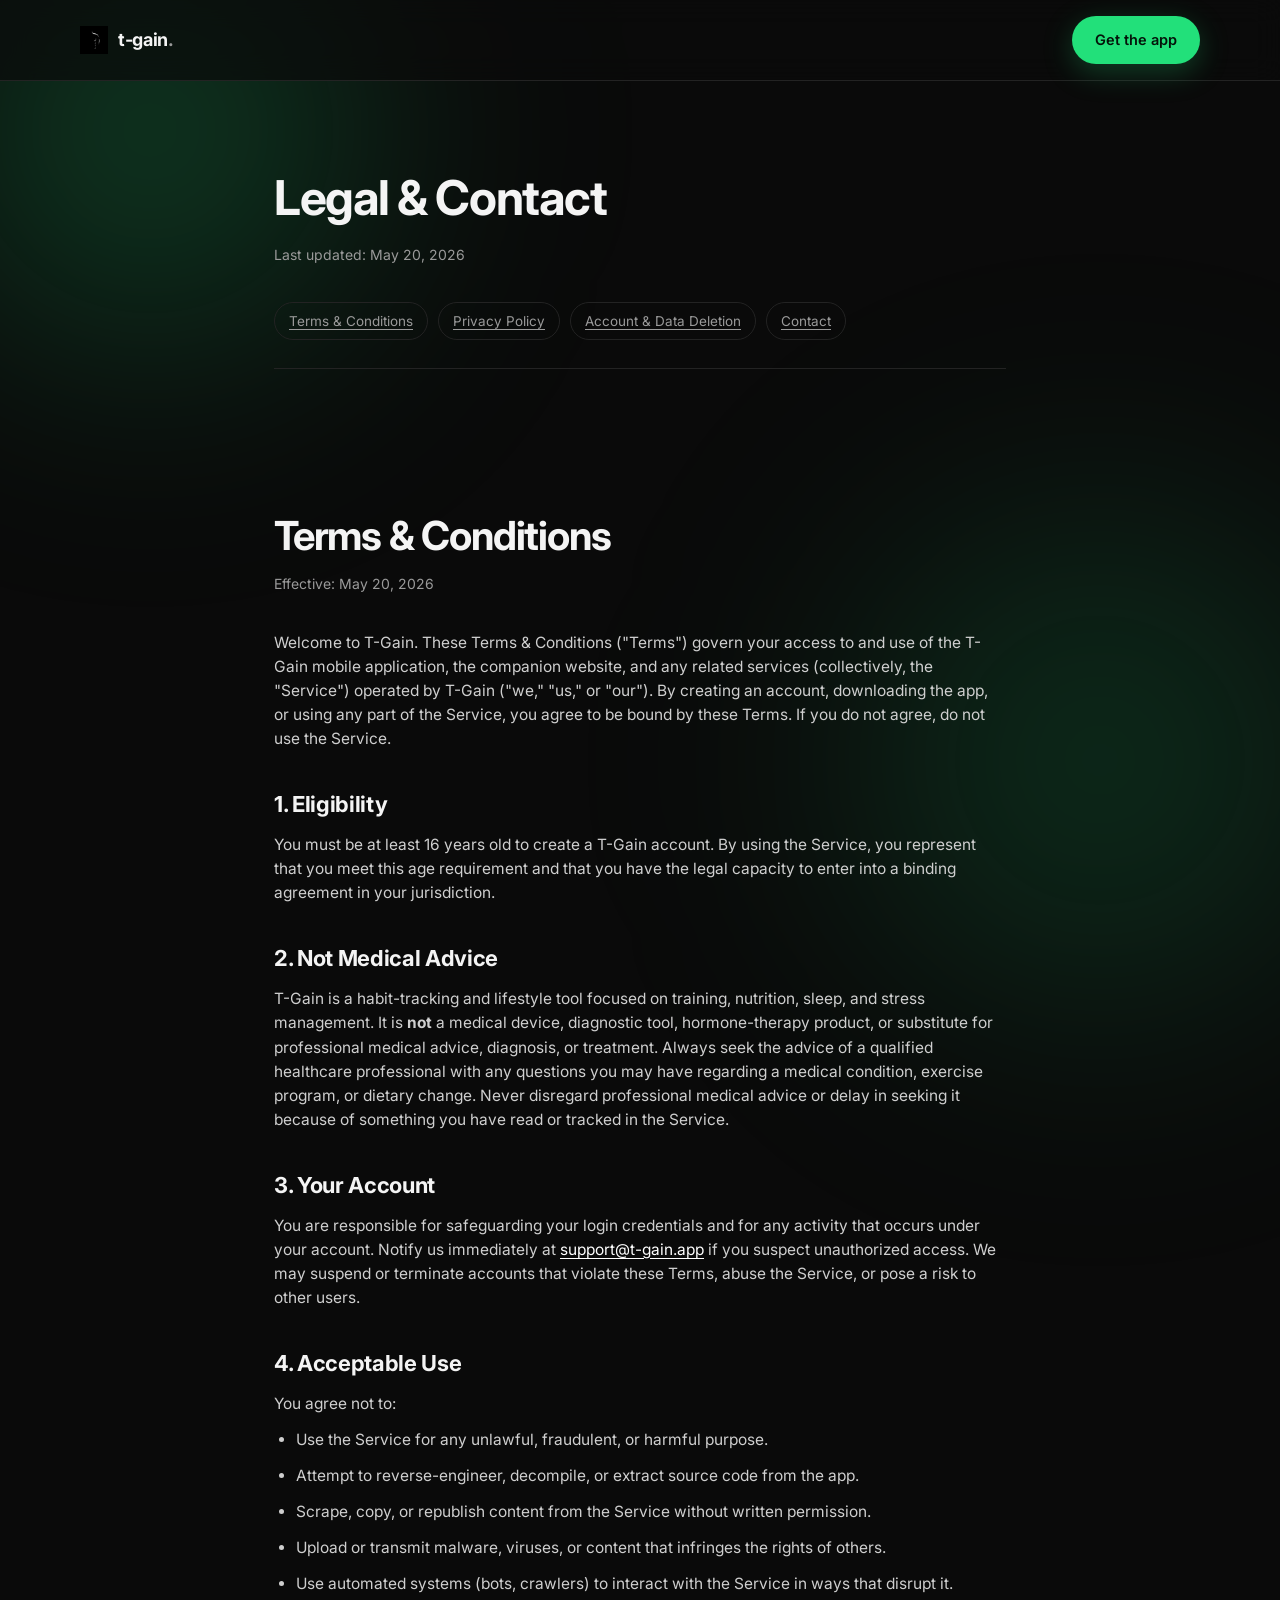
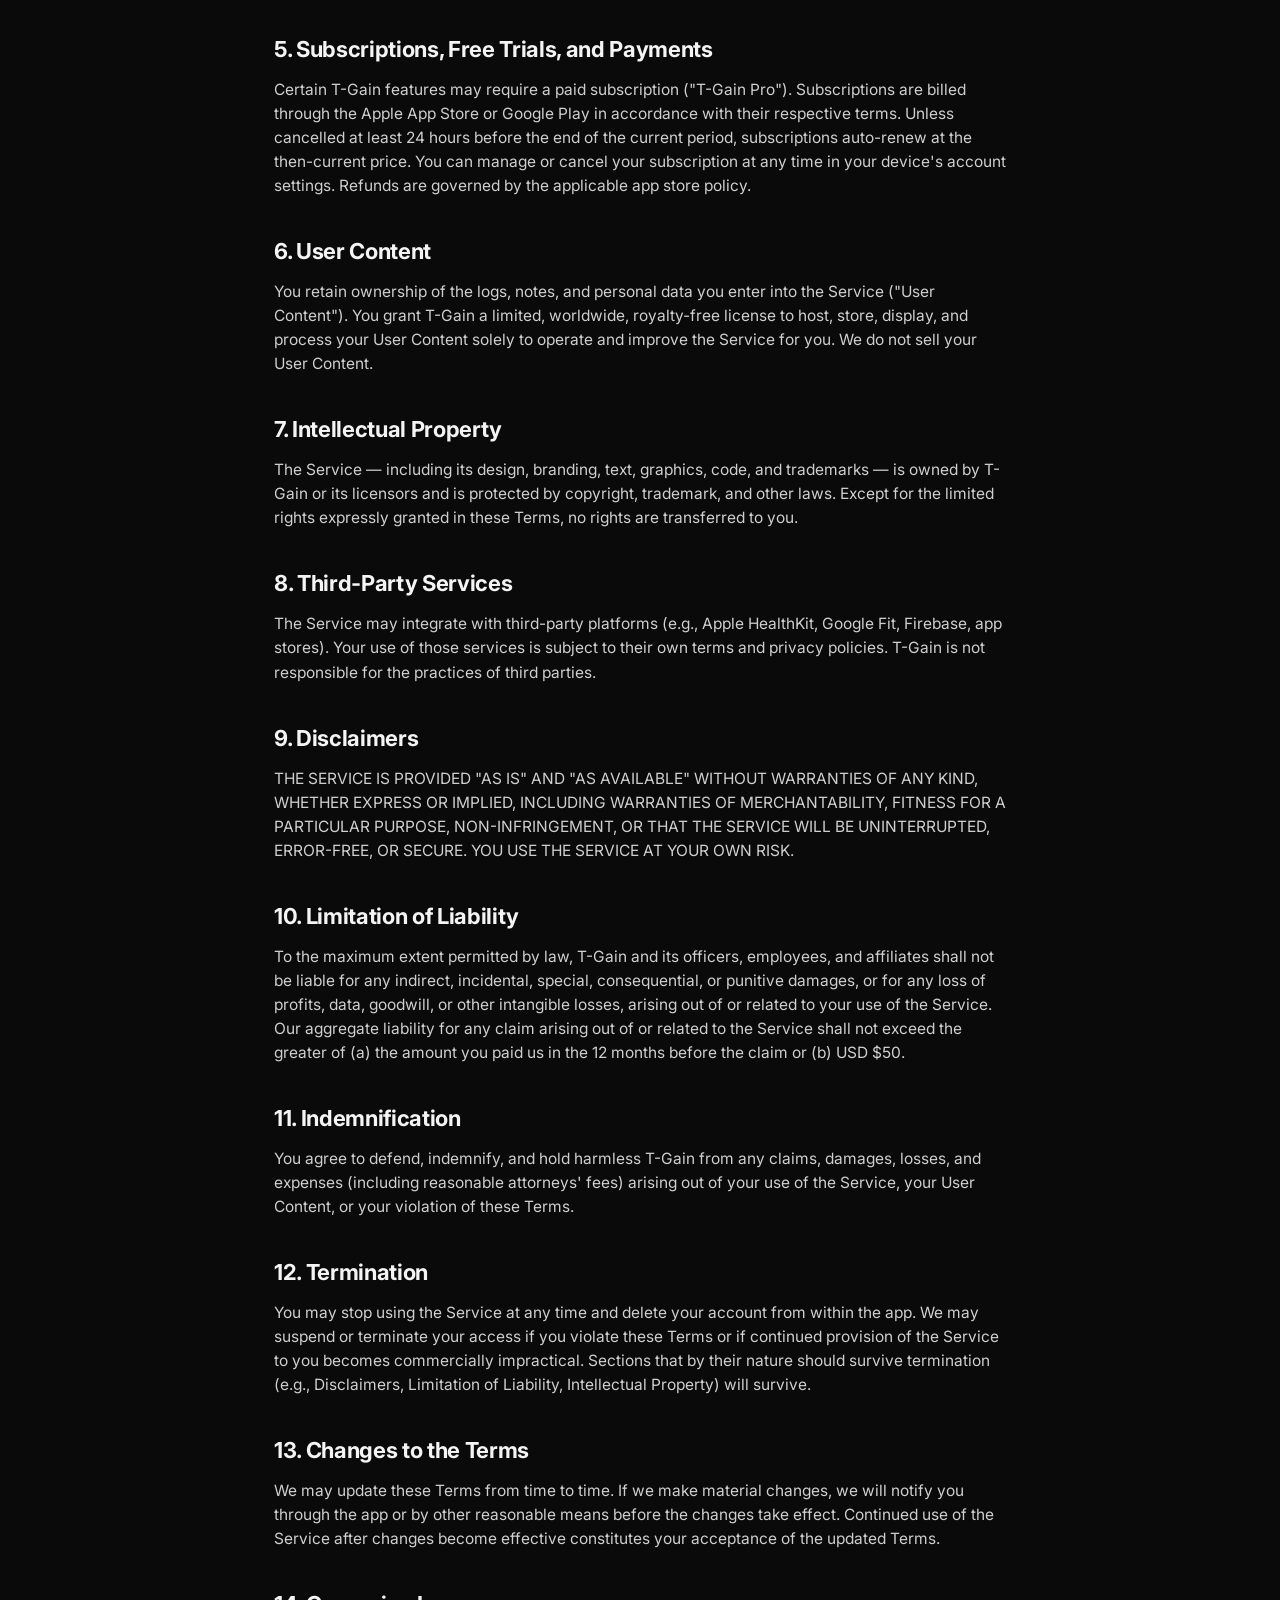
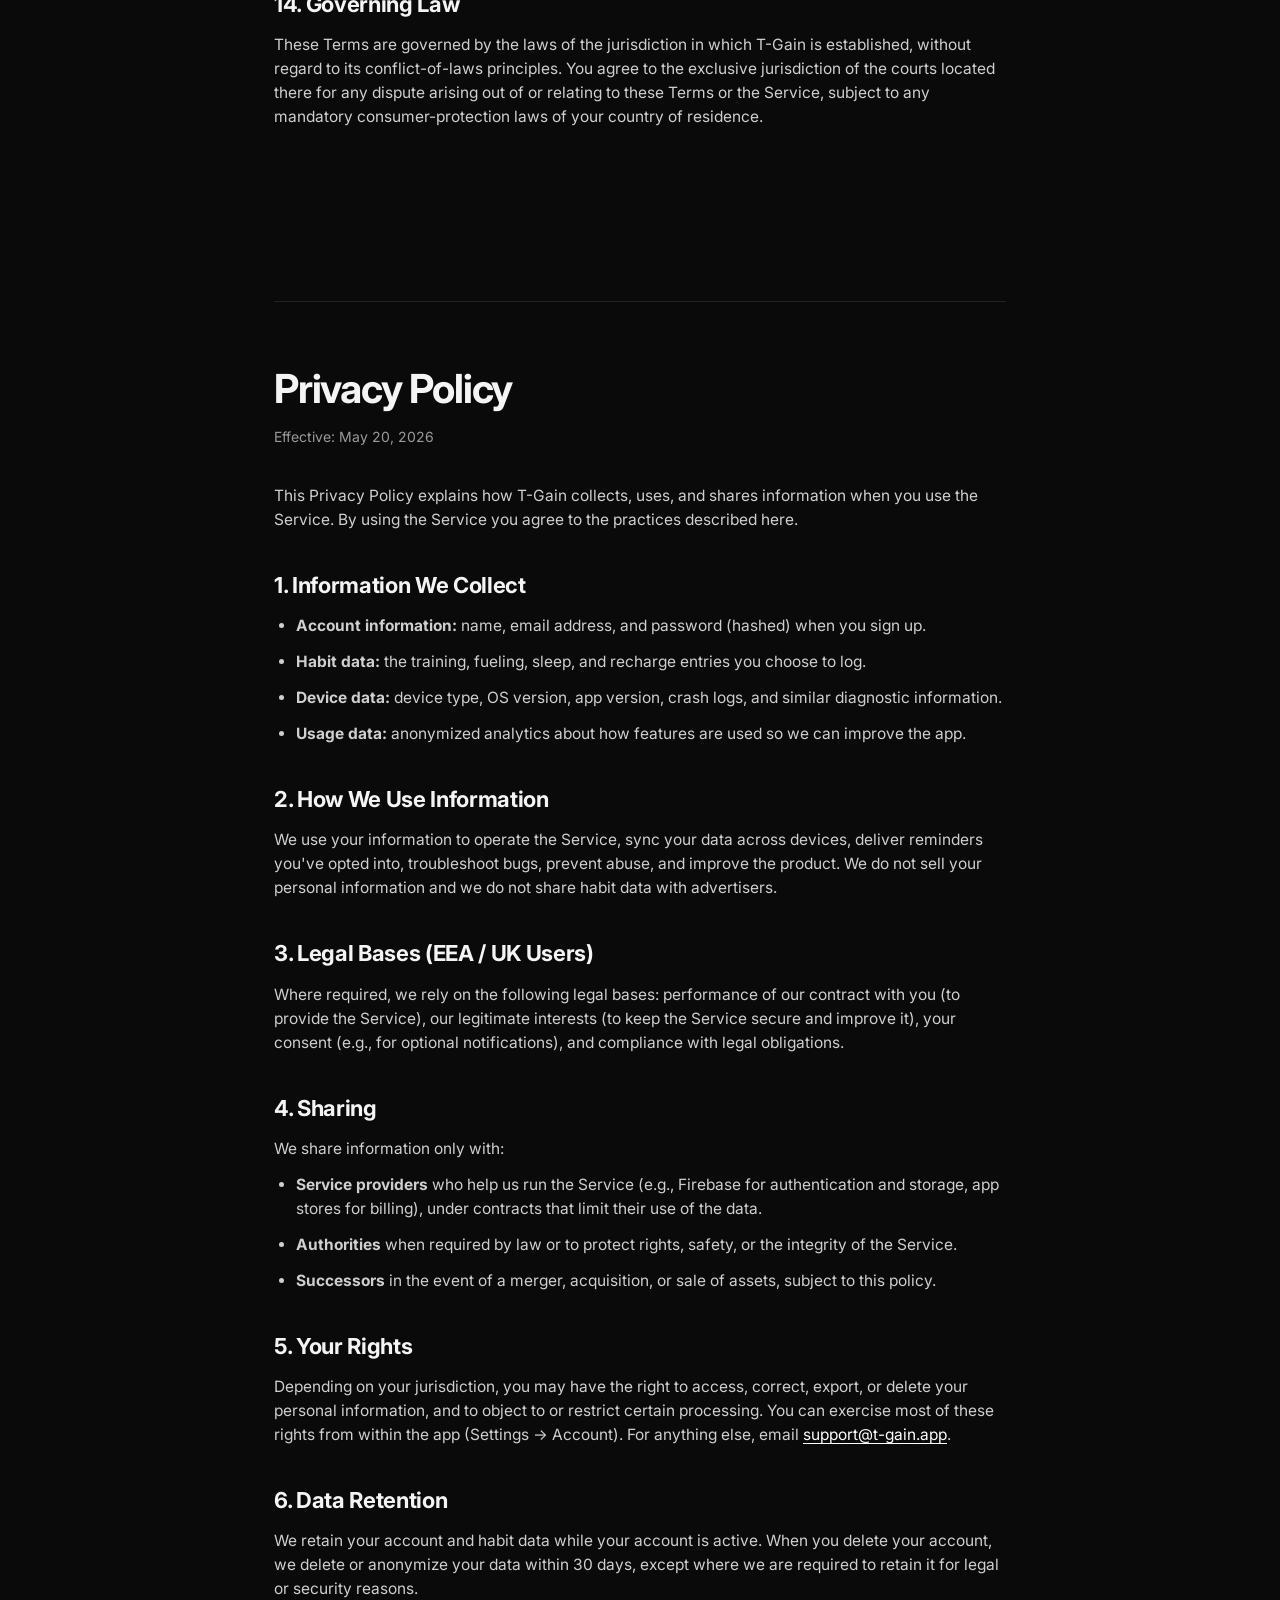
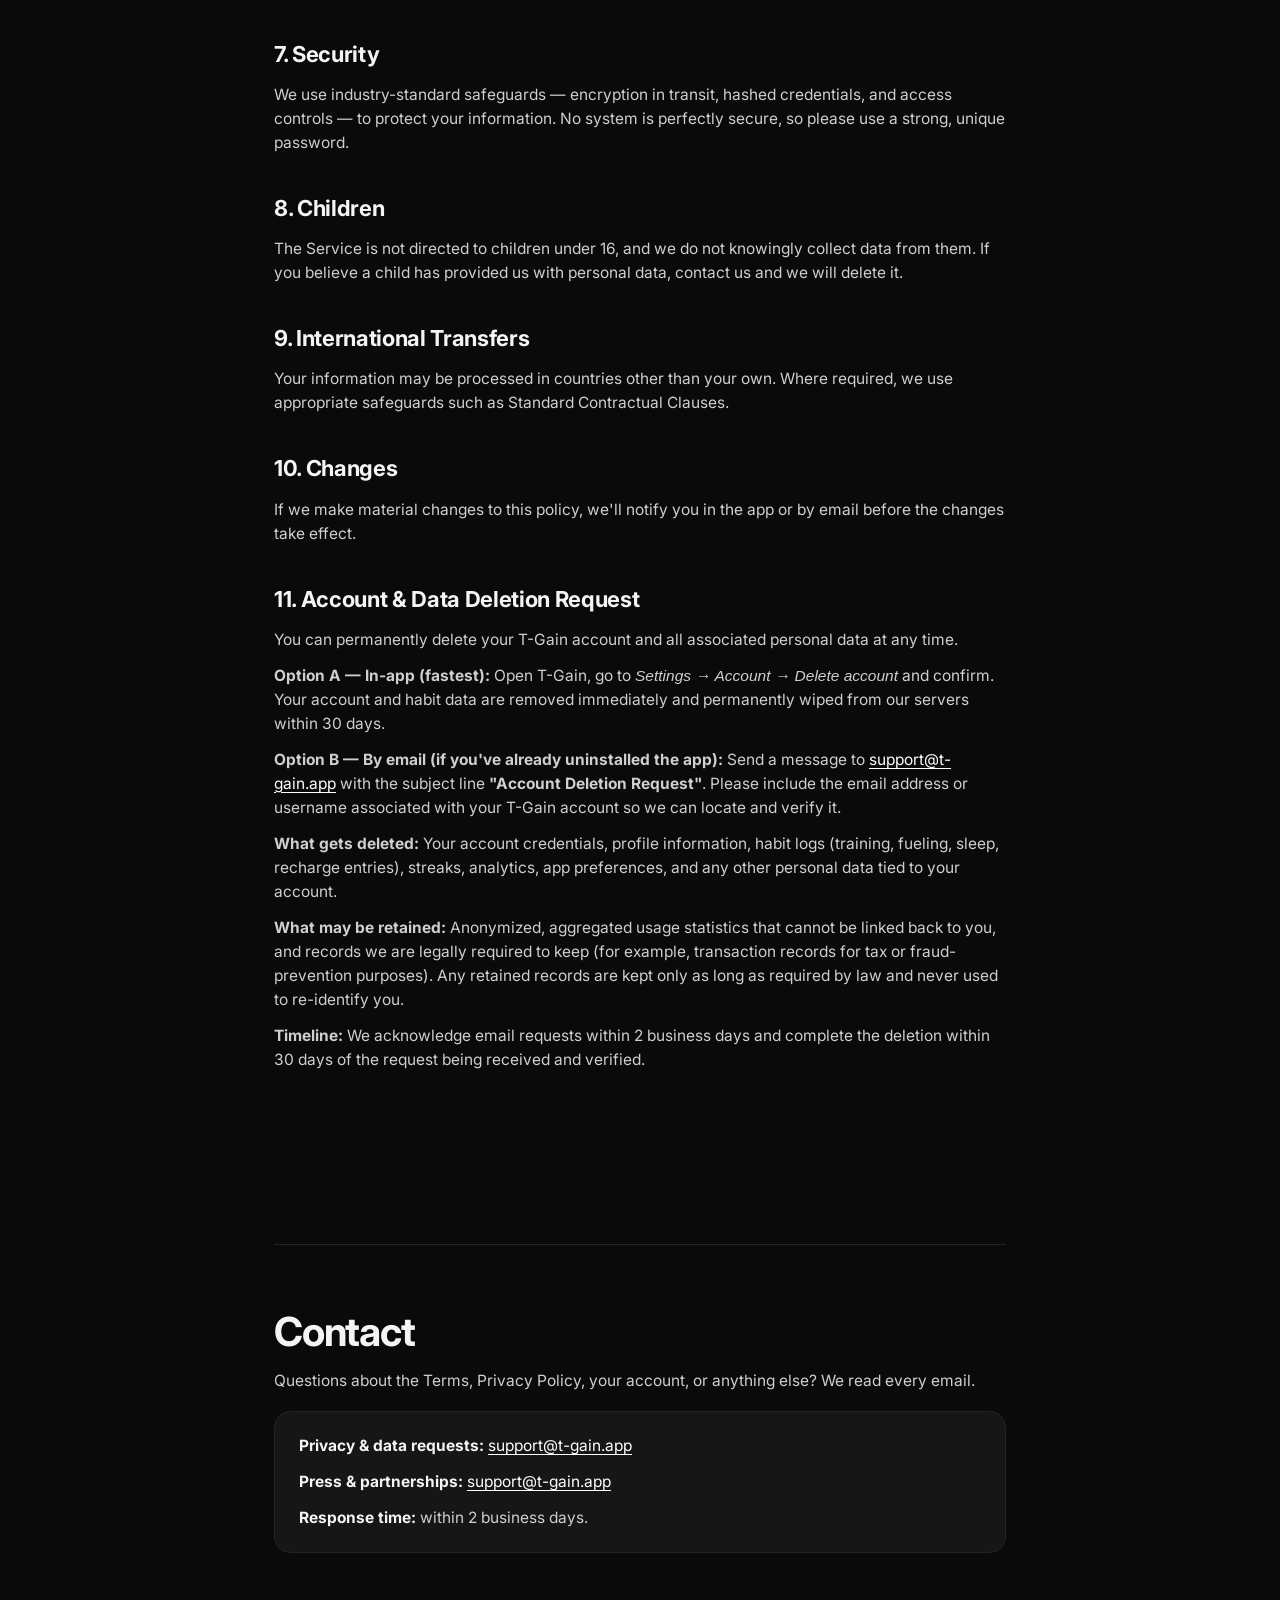
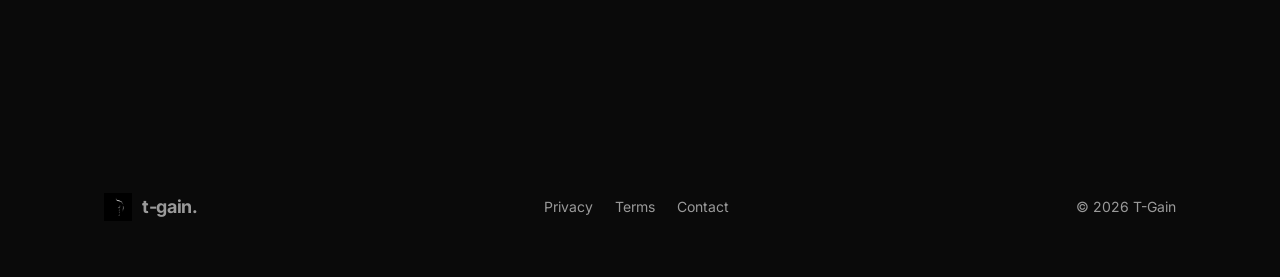
==== commit c0bce097: "Make remaining support@t-gain.app mention clickable (Terms §3) Co-Authored-By: Claude Opus 4.7 <nore" ====
--- a/legal.html
+++ b/legal.html
@@ -83,7 +83,7 @@
     <p>T-Gain is a habit-tracking and lifestyle tool focused on training, nutrition, sleep, and stress management. It is <strong>not</strong> a medical device, diagnostic tool, hormone-therapy product, or substitute for professional medical advice, diagnosis, or treatment. Always seek the advice of a qualified healthcare professional with any questions you may have regarding a medical condition, exercise program, or dietary change. Never disregard professional medical advice or delay in seeking it because of something you have read or tracked in the Service.</p>
 
     <h2>3. Your Account</h2>
-    <p>You are responsible for safeguarding your login credentials and for any activity that occurs under your account. Notify us immediately at support@t-gain.app if you suspect unauthorized access. We may suspend or terminate accounts that violate these Terms, abuse the Service, or pose a risk to other users.</p>
+    <p>You are responsible for safeguarding your login credentials and for any activity that occurs under your account. Notify us immediately at <a href="mailto:support@t-gain.app">support@t-gain.app</a> if you suspect unauthorized access. We may suspend or terminate accounts that violate these Terms, abuse the Service, or pose a risk to other users.</p>
 
     <h2>4. Acceptable Use</h2>
     <p>You agree not to:</p>
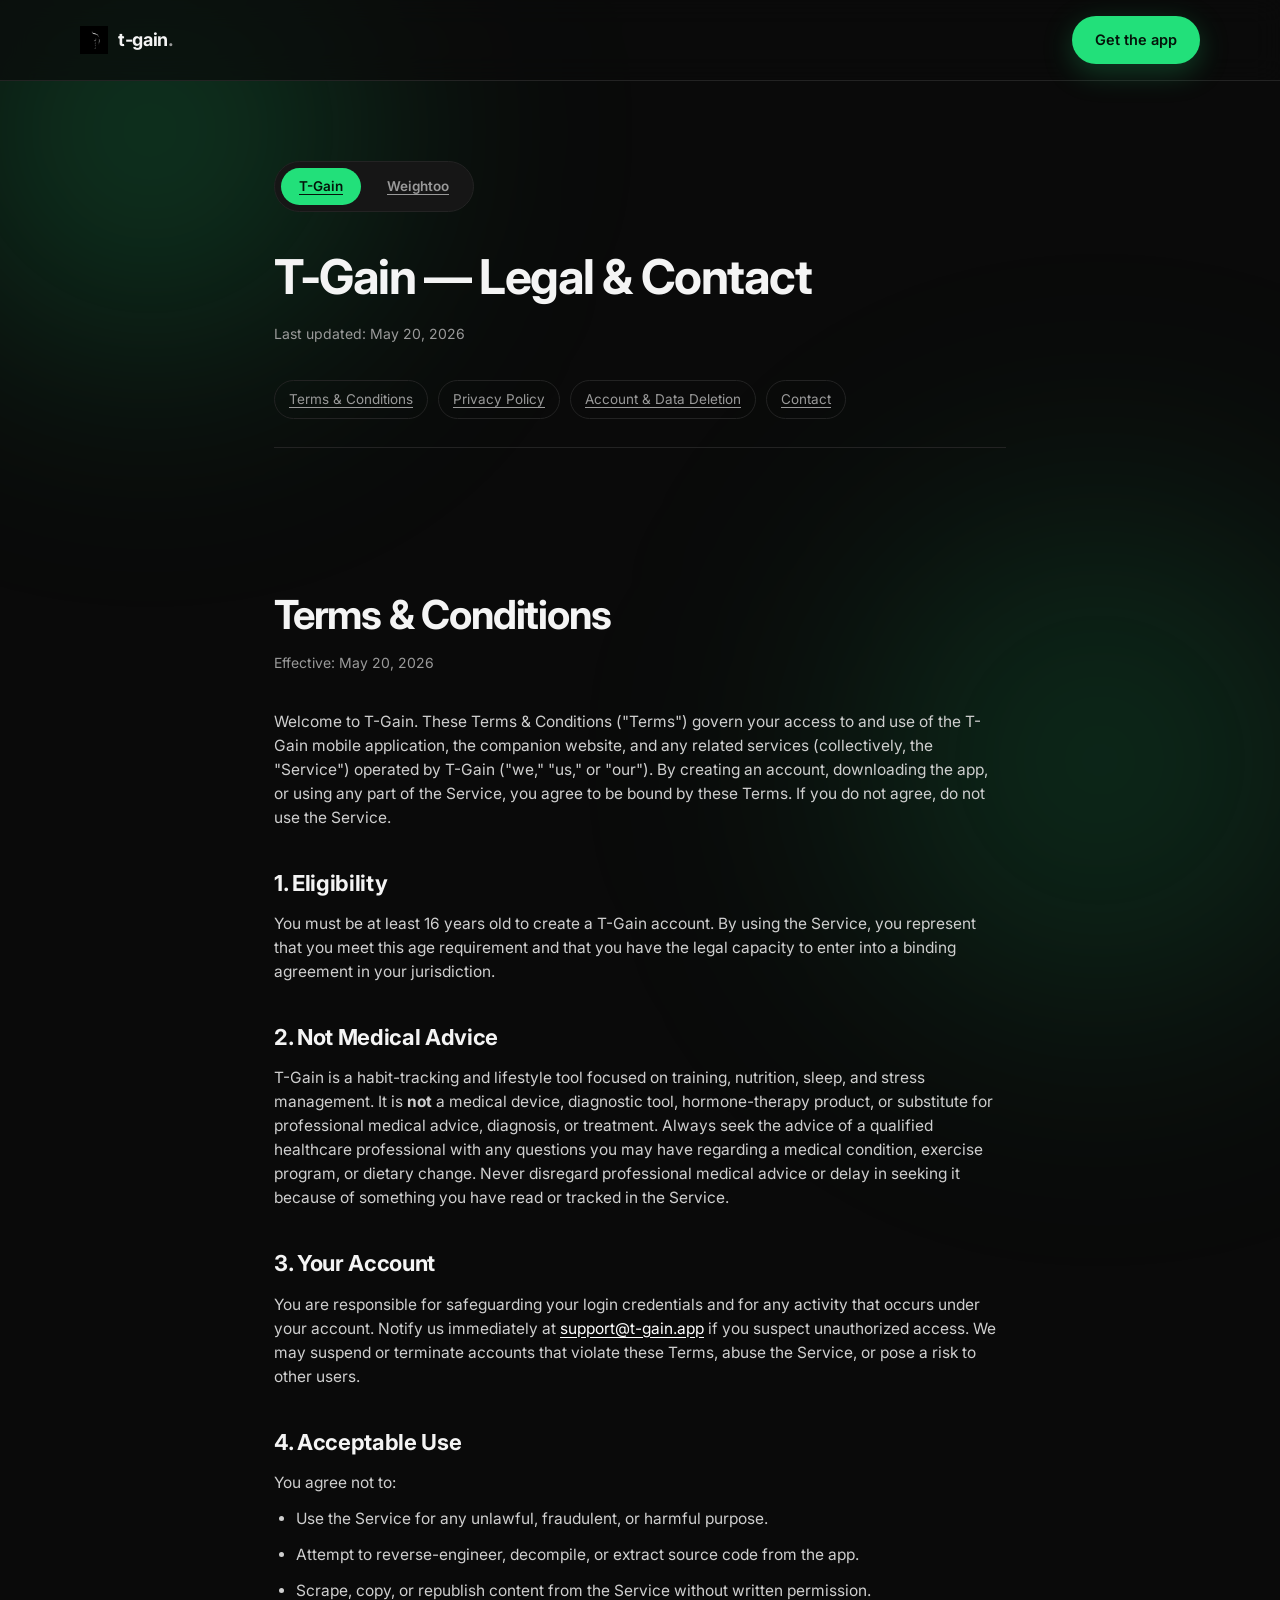
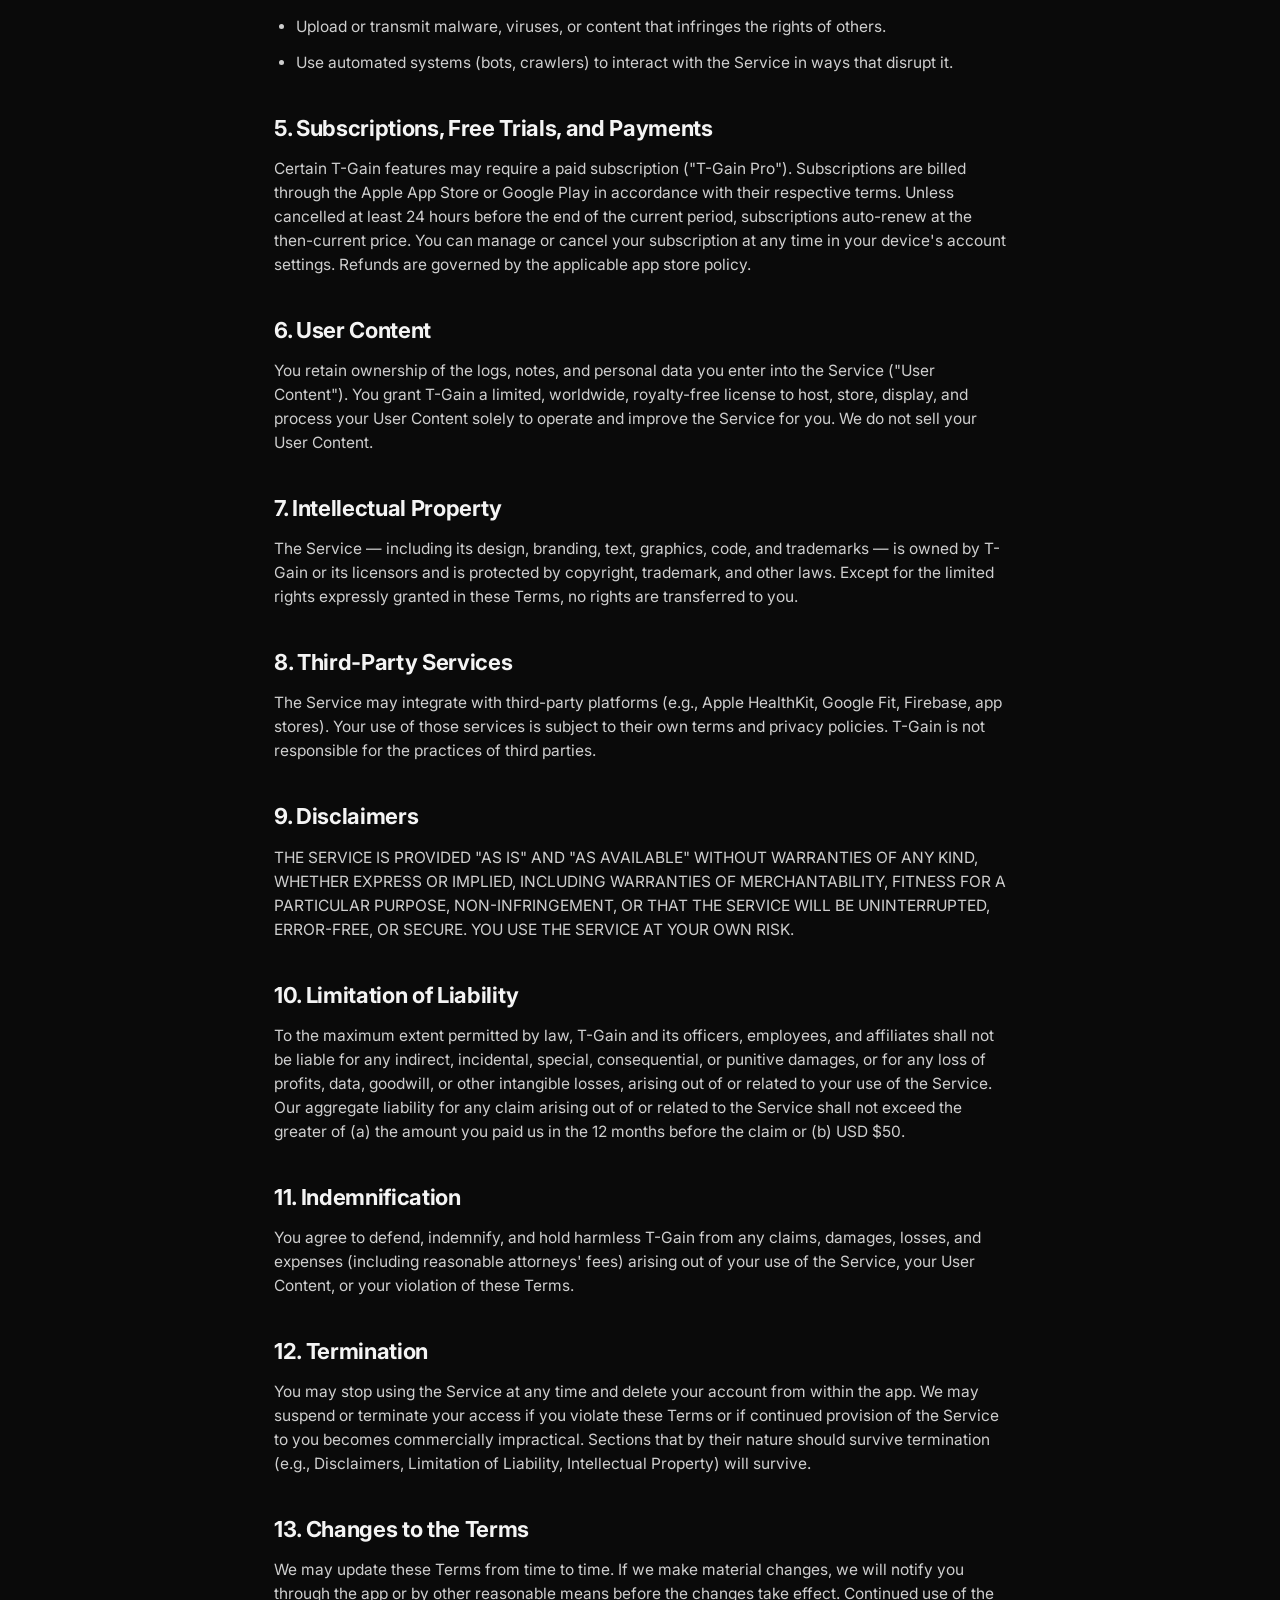
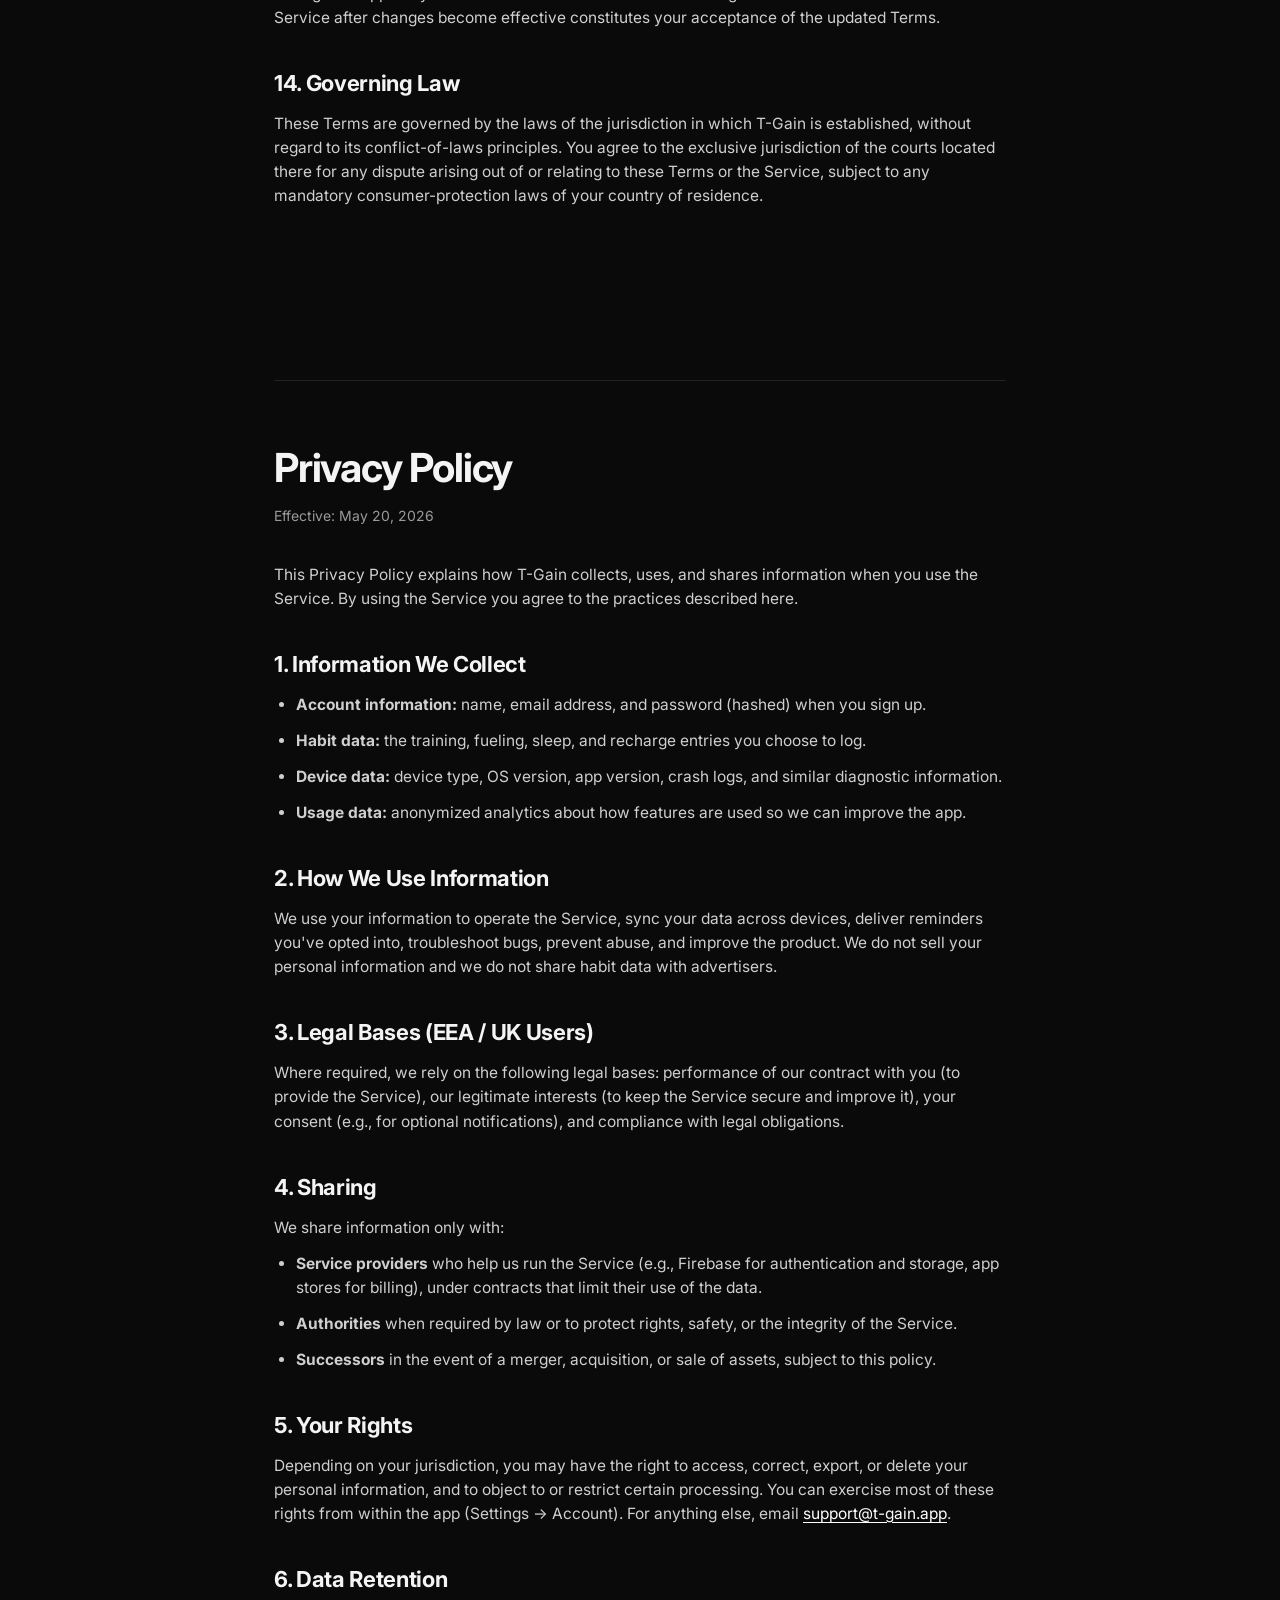
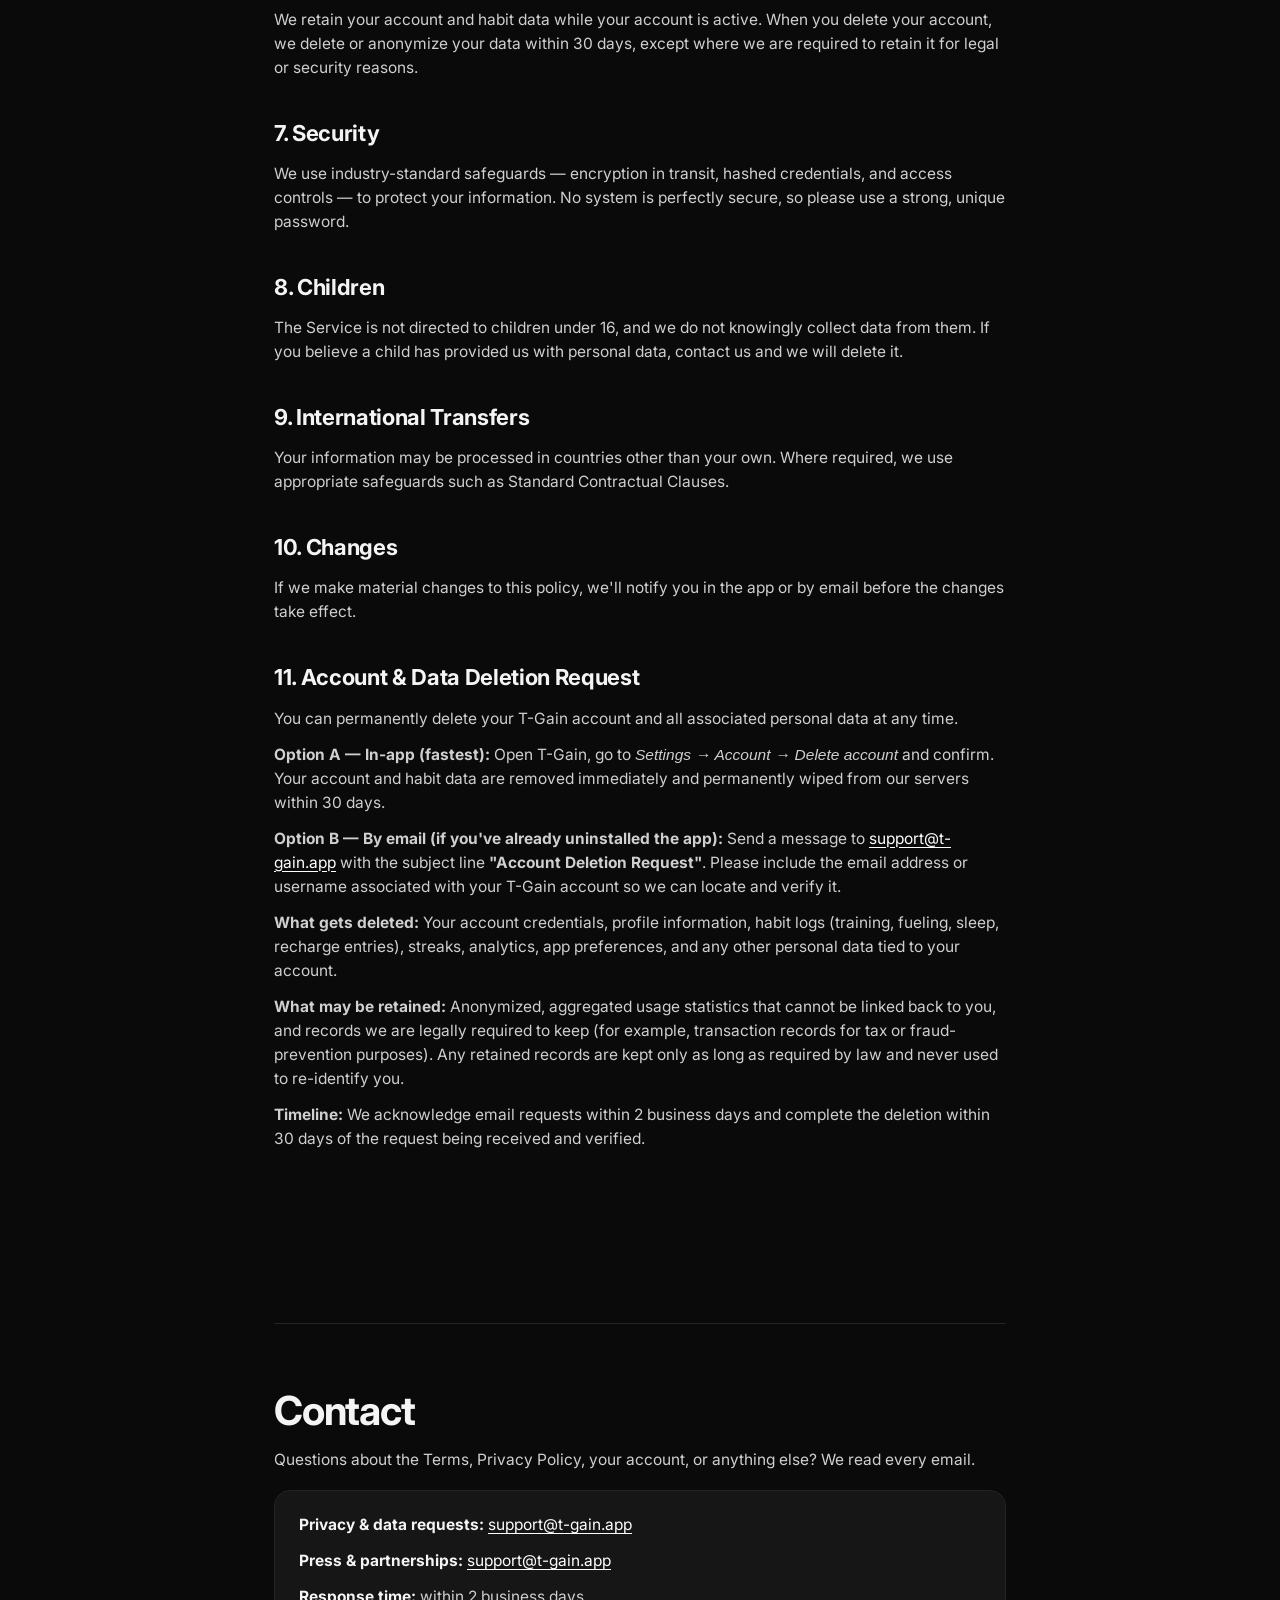
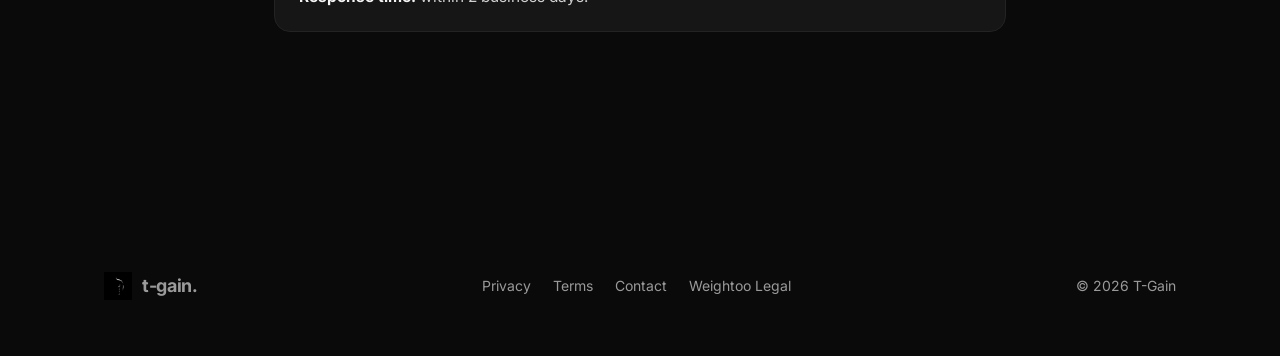
==== commit bc706621: "Add Weightoo legal page (terms, privacy, data deletion, contact) + app switcher" ====
--- a/legal.html
+++ b/legal.html
@@ -5,7 +5,9 @@
   <meta name="viewport" content="width=device-width, initial-scale=1" />
   <title>Legal — Terms, Privacy & Contact — T-Gain</title>
   <meta name="description" content="Terms & Conditions, Privacy Policy, and contact information for T-Gain." />
-  <link rel="icon" type="image/png" href="assets/logo.png" />
+  <link rel="icon" type="image/png" href="assets/favicon.png" />
+  <link rel="apple-touch-icon" href="assets/favicon.png" />
+  <meta name="theme-color" content="#0a0a0a" />
   <link rel="preconnect" href="https://fonts.googleapis.com" />
   <link rel="preconnect" href="https://fonts.gstatic.com" crossorigin />
   <link href="https://fonts.googleapis.com/css2?family=Inter:wght@400;500;600;700;800&display=swap" rel="stylesheet" />
@@ -28,6 +30,29 @@
       transition: border-color .2s, color .2s;
     }
     .toc a:hover { border-color: var(--accent); color: var(--text); }
+    .app-switch {
+      display: flex;
+      gap: 8px;
+      margin-bottom: 28px;
+      padding: 6px;
+      border: 1px solid var(--border);
+      border-radius: 999px;
+      width: fit-content;
+      background: var(--surface);
+    }
+    .app-switch a {
+      padding: 8px 18px;
+      border-radius: 999px;
+      font-size: 13.5px;
+      font-weight: 600;
+      color: var(--muted);
+      transition: background .2s, color .2s;
+    }
+    .app-switch a:hover { color: var(--text); }
+    .app-switch a.active {
+      background: var(--accent);
+      color: #04140a;
+    }
     .legal section + section {
       margin-top: 64px;
       padding-top: 56px;
@@ -60,7 +85,12 @@
 </nav>
 
 <main class="legal">
-  <h1>Legal & Contact</h1>
+  <div class="app-switch" role="tablist" aria-label="Choose app">
+    <a href="legal.html" role="tab" class="active" aria-current="page">T-Gain</a>
+    <a href="weightoo-legal.html" role="tab">Weightoo</a>
+  </div>
+
+  <h1>T-Gain — Legal & Contact</h1>
   <p class="updated">Last updated: May 20, 2026</p>
 
   <div class="toc">
@@ -208,6 +238,7 @@
       <a href="legal.html#privacy">Privacy</a>
       <a href="legal.html#terms">Terms</a>
       <a href="legal.html#contact">Contact</a>
+      <a href="weightoo-legal.html">Weightoo Legal</a>
     </div>
     <div>© 2026 T-Gain</div>
   </div>
--- a/styles.css
+++ b/styles.css
@@ -385,15 +385,117 @@
 .legal ul { padding-left: 22px; }
 .legal a { color: #fff; text-decoration: underline; text-underline-offset: 3px; }
 
-/* Responsive */
+/* ============================================================
+   Responsive
+   ============================================================ */
+
+/* Tablet ≤ 900px */
 @media (max-width: 900px) {
+  .container { padding: 0 20px; }
   .pillars { grid-template-columns: repeat(2, 1fr); }
   .features { grid-template-columns: 1fr; }
   .quotes { grid-template-columns: 1fr; }
   .metrics { grid-template-columns: 1fr; }
   section { padding: 72px 0; }
-  .hero { padding: 64px 0 40px; }
-}
+  .hero { padding: 48px 0 40px; }
+  .hero-mockup { margin-top: 48px; }
+  .metrics { margin-top: 56px; }
+  .section-head { margin-bottom: 40px; }
+  .legal { padding: 56px 20px 72px; }
+  .legal section + section { margin-top: 48px; padding-top: 40px; }
+}
+
+/* Mobile ≤ 640px */
+@media (max-width: 640px) {
+  .container { padding: 0 16px; }
+
+  /* Nav: keep brand + CTA on one line, compress CTA */
+  .nav-inner { padding: 12px 0; }
+  .brand { font-size: 16px; gap: 8px; }
+  .brand img { width: 24px; height: 24px; }
+  .nav .btn-primary { padding: 9px 16px; font-size: 13px; }
+
+  /* Hero text scaling */
+  .hero { padding: 32px 0 32px; }
+  .hero h1 { font-size: clamp(32px, 9vw, 44px); line-height: 1.06; margin-bottom: 18px; }
+  .hero p.lead { font-size: 16px; margin-bottom: 28px; padding: 0 4px; }
+  .eyebrow { font-size: 11.5px; margin-bottom: 18px; padding: 5px 10px; letter-spacing: 0.16em; }
+
+  /* Hero CTAs: full-width, stacked */
+  .hero-cta { flex-direction: column; align-items: stretch; gap: 10px; }
+  .hero-cta .btn { width: 100%; padding: 14px 22px; }
+
+  /* Hero mockup tighter */
+  .hero-mockup { margin-top: 36px; }
+
+  /* Pillars: single column for breathing room */
+  .pillars { grid-template-columns: 1fr; gap: 12px; }
+  .pillar { padding: 22px 18px; }
+  .pillar img { width: 44px; height: 44px; margin-bottom: 14px; }
+  .pillar h3 { font-size: 17px; }
+
+  /* Sections tighter */
+  section { padding: 56px 0; }
+  .section-head h2 { font-size: clamp(26px, 7vw, 34px); margin-bottom: 12px; }
+  .section-head p { font-size: 15.5px; }
+  .section-head { margin-bottom: 32px; }
+
+  /* Feature & quote cards */
+  .feature { padding: 24px 20px; }
+  .feature h3 { font-size: 19px; }
+  .feature p { font-size: 14.5px; }
+  .quote { padding: 20px 18px; }
+  .quote p { font-size: 14.5px; }
+
+  /* Metric tiles tighter */
+  .metric { padding: 18px 16px; }
+  .metric .num { font-size: 24px; }
+  .metrics { margin-top: 40px; gap: 12px; }
+
+  /* FAQ comfortable tap targets */
+  .faq details { padding: 18px 4px; }
+  .faq summary { font-size: 15.5px; gap: 12px; }
+  .faq summary::after { font-size: 20px; }
+
+  /* Final CTA */
+  .final h2 { font-size: clamp(28px, 8vw, 40px); }
+  .stores { flex-direction: column; align-items: stretch; }
+  .store { justify-content: center; padding: 14px 18px; }
+
+  /* Footer stacks */
+  .foot-inner { flex-direction: column; align-items: flex-start; gap: 14px; }
+  .foot-links { gap: 14px 18px; }
+
+  /* Legal page on mobile */
+  .legal { padding: 40px 16px 56px; }
+  .legal h1 { font-size: clamp(26px, 7vw, 32px); }
+  .legal h2 { font-size: 19px; margin-top: 28px; }
+  .legal p, .legal li { font-size: 15px; }
+  .toc { gap: 8px; margin-bottom: 28px; padding-bottom: 20px; }
+  .toc a { padding: 7px 12px; font-size: 12.5px; }
+
+  /* Tame the ambient glow blobs so they don't dominate small screens */
+  body::before { width: 380px; height: 380px; filter: blur(90px); }
+  body::after  { width: 420px; height: 420px; filter: blur(90px); }
+
+  /* Disable card-tilt-derived heavy hover transforms on mobile (touch
+     already skips them via JS, but make sure no leftover 3D persists) */
+  .pillar, .feature, .quote { transform: none !important; }
+
+  /* Disable magnetic-button leftover transforms on touch */
+  .btn { transform: none; }
+}
+
+/* Tiny phones ≤ 380px */
+@media (max-width: 380px) {
+  .hero h1 { font-size: 30px; }
+  .nav .btn-primary { padding: 8px 12px; font-size: 12.5px; }
+  .brand { font-size: 15px; }
+}
+
+/* Ensure no element bleeds horizontally */
+html, body { overflow-x: hidden; }
+img { max-width: 100%; height: auto; }
 
 /* ====================================================
    Interactive polish — animations & micro-interactions
